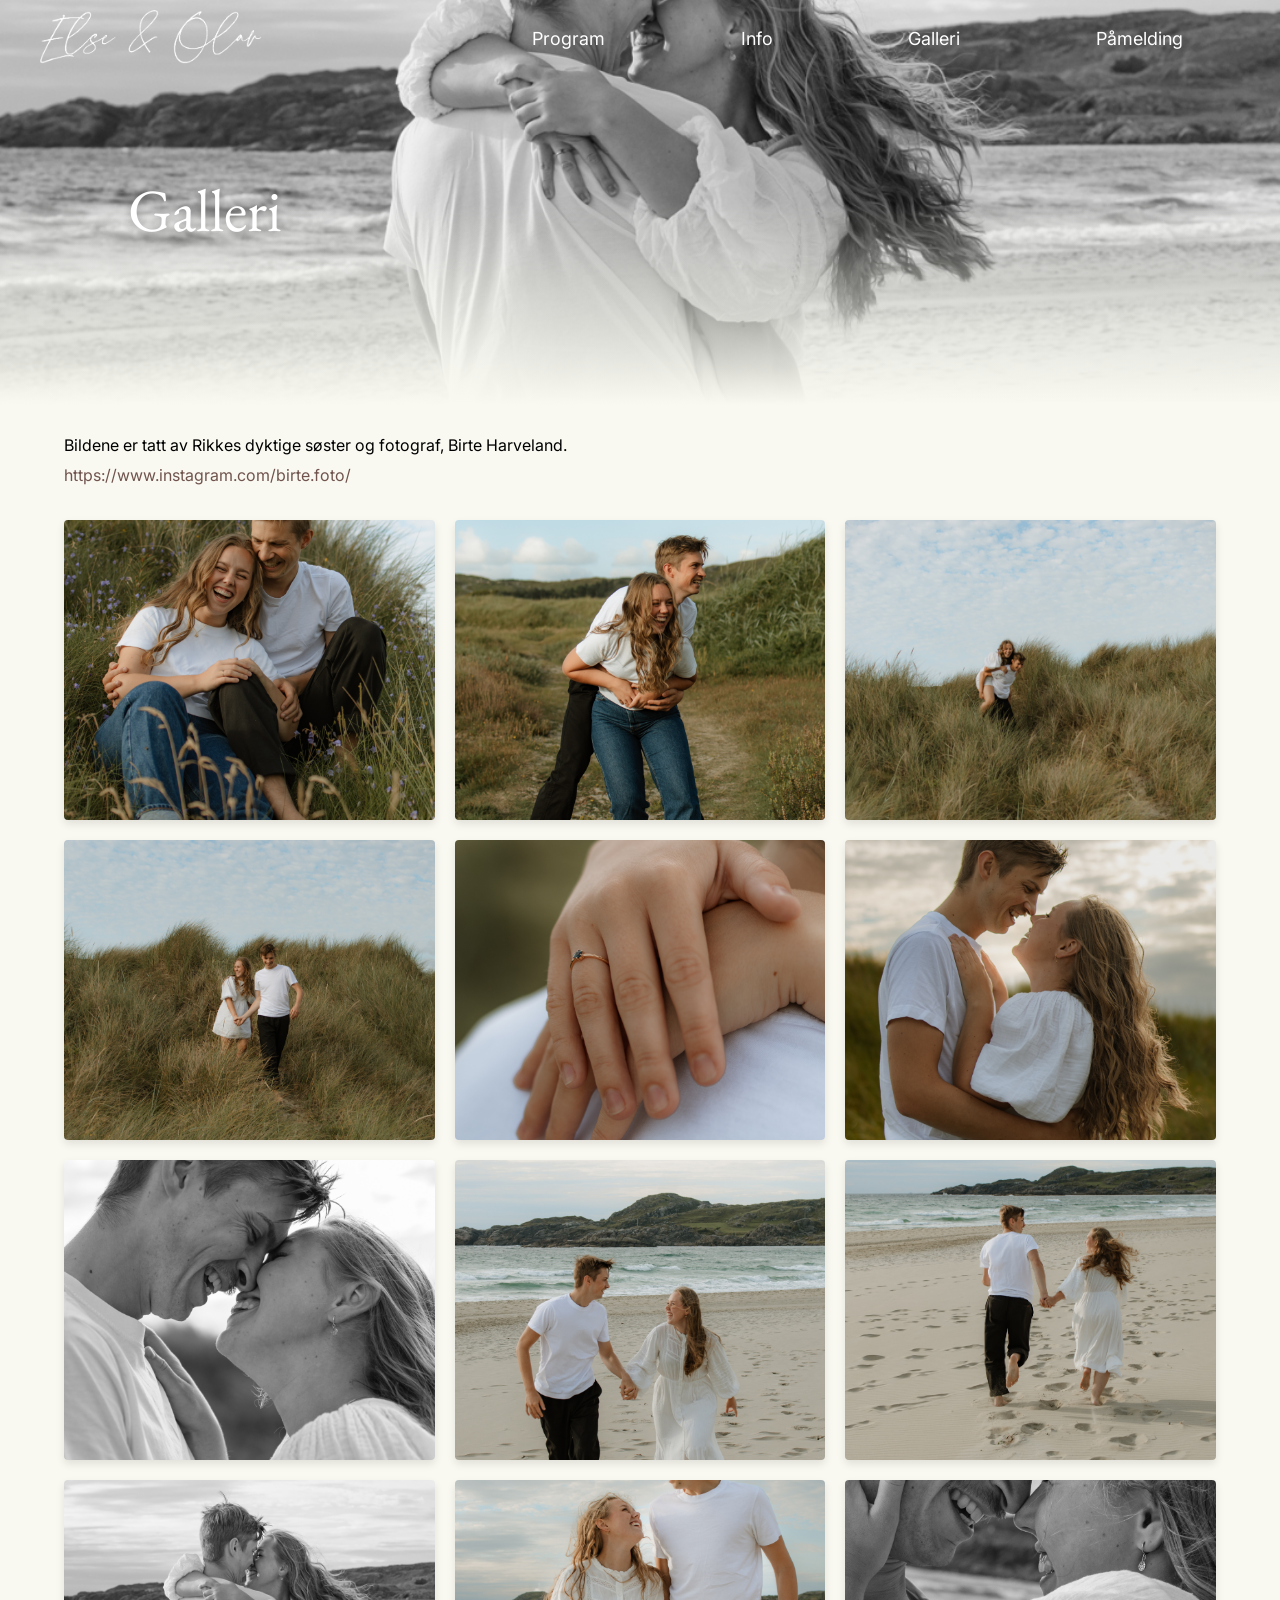
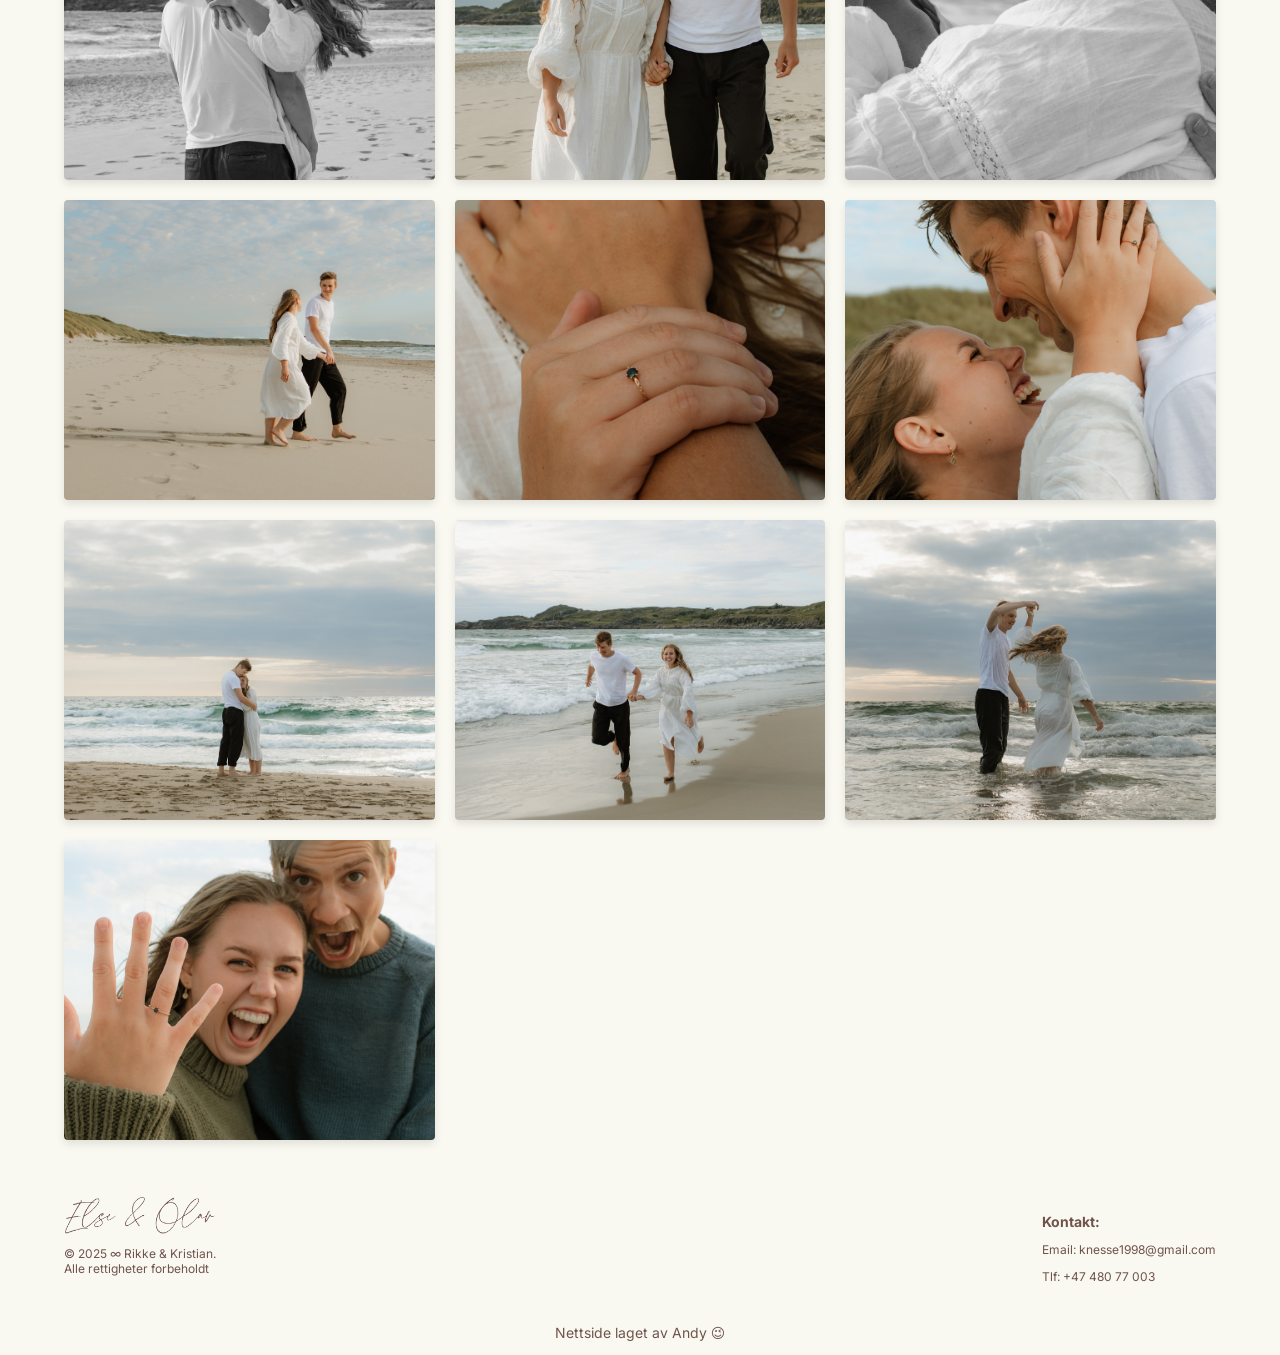
==== sub/galleri/index.html @ b3b3c387 "style: Add inter font to text and fix image-covers" ====
<!DOCTYPE html>
<html lang="no">
    <head>
        <meta charset="UTF-8">
        <meta name="viewport" content="width=device-width, initial-scale=1">
        <title>Rikke & Kristian - Galleri</title>
        <link rel="icon" type="image/x-icon" href="https://cdn-icons-png.flaticon.com/512/620/620812.png">
        <link rel="stylesheet" href="style.css">
        <link rel="stylesheet" href="../../css/nav.css">
    <link href="https://fonts.googleapis.com/css2?family=EB+Garamond:wght@400;700&family=Inter:wght@300;400;600;700&display=swap" rel="stylesheet">
        <script src="https://ajax.googleapis.com/ajax/libs/jquery/1.7.1/jquery.min.js" type="text/javascript"></script>
        <script src="../../js/dropdownnav.js"></script>
        <script src="../../js/changeColorNav.js"></script>
    </head>
    <body>
        <header>
            <a class="header-a" href="/">
                <img class="header-img-black" src="../../img/else og olav svart new.png" alt="Kristian & Rikke"><img class="header-img-white" src="../../img/else og olav hvit new.png" alt="Kristian & Rikke">
            </a>
            <nav class="dtnav">
                <a href="../../sub/program/" class="dtnav_link">Program</a>
                <a href="../../sub/info/" class="dtnav_link">Info</a>
                <a href="../../sub/galleri/" class="dtnav_link">Galleri</a>
                <a href="../../sub/paamelding/" class="dtnav_link">Påmelding</a>
            </nav>
            <nav class="ddnav">
                <button type="button" class="ddnav_close">&times;</button>
                <a href="../../sub/program/" class="ddnav_link">Program</a>
                <a href="../../sub/info/" class="ddnav_link">Info</a>
                <a href="../../sub/galleri/" class="ddnav_link">Galleri</a>
                <a href="../../sub/paamelding/" class="ddnav_link">Påmelding</a>
            </nav>
            <button id="ddnav_openbtn" onclick="openNav()">&equiv;</button>
        </header>

        <main>
            <section class="title">
                <div class="title-opacity-layer"></div>
                <div class="title-header">
                    <h1 class="title-h1">Galleri</h1>
                </div>
            </section>
            <section class="credits">
                <div class="container">
                    <p>
                        Bildene er tatt av Rikkes dyktige søster og fotograf, Birte Harveland.
                    </p>
                    <a href="https://www.instagram.com/birte.foto/">https://www.instagram.com/birte.foto/</a>
                </div>
            </section>
            <section class="content">
                <div class="gallery-grid">
                    <div class="gallery-item" onclick="openModal();currentSlide(1)">
                        <img class="gallery-img" src="../../img/rogk/806A5103.jpg" alt="Galleri bilde 1">
                    </div>
                    <div class="gallery-item" onclick="openModal();currentSlide(2)">
                        <img class="gallery-img" src="../../img/rogk/806A5168.jpg" alt="Galleri bilde 2">
                    </div>
                    <div class="gallery-item" onclick="openModal();currentSlide(3)">
                        <img class="gallery-img" src="../../img/rogk/806A5266.jpg" alt="Galleri bilde 3">
                    </div>
                    <div class="gallery-item" onclick="openModal();currentSlide(4)">
                        <img class="gallery-img" src="../../img/rogk/806A5298.jpg" alt="Galleri bilde 4">
                    </div>
                    <div class="gallery-item" onclick="openModal();currentSlide(5)">
                        <img class="gallery-img" src="../../img/rogk/806A5390.jpg" alt="Galleri bilde 5">
                    </div>
                    <div class="gallery-item" onclick="openModal();currentSlide(6)">
                        <img class="gallery-img" src="../../img/rogk/806A5417.jpg" alt="Galleri bilde 6">
                    </div>
                    <div class="gallery-item" onclick="openModal();currentSlide(7)">
                        <img class="gallery-img" src="../../img/rogk/806A5441.jpg" alt="Galleri bilde 7">
                    </div>
                    <div class="gallery-item" onclick="openModal();currentSlide(8)">
                        <img class="gallery-img" src="../../img/rogk/806A5712.jpg" alt="Galleri bilde 8">
                    </div>
                    <div class="gallery-item" onclick="openModal();currentSlide(9)">
                        <img class="gallery-img" src="../../img/rogk/806A5725.jpg" alt="Galleri bilde 9">
                    </div>
                    <div class="gallery-item" onclick="openModal();currentSlide(10)">
                        <img class="gallery-img" src="../../img/rogk/806A5745.jpg" alt="Galleri bilde 10">
                    </div>
                    <div class="gallery-item" onclick="openModal();currentSlide(11)">
                        <img class="gallery-img" src="../../img/rogk/806A5776.jpg" alt="Galleri bilde 11">
                    </div>
                    <div class="gallery-item" onclick="openModal();currentSlide(12)">
                        <img class="gallery-img" src="../../img/rogk/806A5834.jpg" alt="Galleri bilde 12">
                    </div>
                    <div class="gallery-item" onclick="openModal();currentSlide(13)">
                        <img class="gallery-img" src="../../img/rogk/806A5938.jpg" alt="Galleri bilde 13">
                    </div>
                    <div class="gallery-item" onclick="openModal();currentSlide(14)">
                        <img class="gallery-img" src="../../img/rogk/806A6023.jpg" alt="Galleri bilde 14">
                    </div>
                    <div class="gallery-item" onclick="openModal();currentSlide(15)">
                        <img class="gallery-img" src="../../img/rogk/806A6032.jpg" alt="Galleri bilde 15">
                    </div>
                    <div class="gallery-item" onclick="openModal();currentSlide(16)">
                        <img class="gallery-img" src="../../img/rogk/806A6060.jpg" alt="Galleri bilde 16">
                    </div>
                    <div class="gallery-item" onclick="openModal();currentSlide(17)">
                        <img class="gallery-img" src="../../img/rogk/806A6113.jpg" alt="Galleri bilde 17">
                    </div>
                    <div class="gallery-item" onclick="openModal();currentSlide(18)">
                        <img class="gallery-img" src="../../img/rogk/806A6321.jpg" alt="Galleri bilde 18">
                    </div>
                    <div class="gallery-item" onclick="openModal();currentSlide(19)">
                        <img class="gallery-img" src="../../img/rogk/806A6481.jpg" alt="Galleri bilde 19">
                    </div>
                </div>
            </section>
        </main>

        <!-- Lightbox Modal (Det som dukker opp når du klikker) -->
        <div id="myModal" class="modal">
            <span class="close cursor" onclick="closeModal()">&times;</span>
            <div class="modal-content">

                <div class="mySlides">
                    <div class="numbertext">1 / 19</div>
                    <img src="../../img/rogk/806A5103.jpg" class="modal-main-img" alt="Bilde 1">
                </div>

                <div class="mySlides">
                    <div class="numbertext">2 / 19</div>
                    <img src="../../img/rogk/806A5168.jpg" class="modal-main-img" alt="Bilde 2">
                </div>

                <div class="mySlides">
                    <div class="numbertext">3 / 19</div>
                    <img src="../../img/rogk/806A5266.jpg" class="modal-main-img" alt="Bilde 3">
                </div>

                <div class="mySlides">
                    <div class="numbertext">4 / 19</div>
                    <img src="../../img/rogk/806A5298.jpg" class="modal-main-img" alt="Bilde 4">
                </div>

                <div class="mySlides">
                    <div class="numbertext">5 / 19</div>
                    <img src="../../img/rogk/806A5390.jpg" class="modal-main-img" alt="Bilde 5">
                </div>

                <div class="mySlides">
                    <div class="numbertext">6 / 19</div>
                    <img src="../../img/rogk/806A5417.jpg" class="modal-main-img" alt="Bilde 6">
                </div>

                <div class="mySlides">
                    <div class="numbertext">7 / 19</div>
                    <img src="../../img/rogk/806A5441.jpg" class="modal-main-img" alt="Bilde 7">
                </div>

                <div class="mySlides">
                    <div class="numbertext">8 / 19</div>
                    <img src="../../img/rogk/806A5712.jpg" class="modal-main-img" alt="Bilde 8">
                </div>

                <div class="mySlides">
                    <div class="numbertext">9 / 19</div>
                    <img src="../../img/rogk/806A5725.jpg" class="modal-main-img" alt="Bilde 9">
                </div>

                <div class="mySlides">
                    <div class="numbertext">10 / 19</div>
                    <img src="../../img/rogk/806A5745.jpg" class="modal-main-img" alt="Bilde 10">
                </div>

                <div class="mySlides">
                    <div class="numbertext">11 / 19</div>
                    <img src="../../img/rogk/806A5776.jpg" class="modal-main-img" alt="Bilde 11">
                </div>

                <div class="mySlides">
                    <div class="numbertext">12 / 19</div>
                    <img src="../../img/rogk/806A5834.jpg" class="modal-main-img" alt="Bilde 12">
                </div>

                <div class="mySlides">
                    <div class="numbertext">13 / 19</div>
                    <img src="../../img/rogk/806A5938.jpg" class="modal-main-img" alt="Bilde 13">
                </div>

                <div class="mySlides">
                    <div class="numbertext">14 / 19</div>
                    <img src="../../img/rogk/806A6023.jpg" class="modal-main-img" alt="Bilde 14">
                </div>

                <div class="mySlides">
                    <div class="numbertext">15 / 19</div>
                    <img src="../../img/rogk/806A6032.jpg" class="modal-main-img" alt="Bilde 15">
                </div>

                <div class="mySlides">
                    <div class="numbertext">16 / 19</div>
                    <img src="../../img/rogk/806A6060.jpg" class="modal-main-img" alt="Bilde 16">
                </div>

                <div class="mySlides">
                    <div class="numbertext">17 / 19</div>
                    <img src="../../img/rogk/806A6113.jpg" class="modal-main-img" alt="Bilde 17">
                </div>

                <div class="mySlides">
                    <div class="numbertext">18 / 19</div>
                    <img src="../../img/rogk/806A6321.jpg" class="modal-main-img" alt="Bilde 18">
                </div>

                <div class="mySlides">
                    <div class="numbertext">19 / 19</div>
                    <img src="../../img/rogk/806A6481.jpg" class="modal-main-img" alt="Bilde 19">
                </div>

                <!-- Navigasjons piler -->
                <a class="prev" onclick="plusSlides(-1)">&#10094;</a>
                <a class="next" onclick="plusSlides(1)">&#10095;</a>
            </div>
        </div>

        <footer>
            <section class="footer-content">
                <section class="copyright">
                    <img class="footer-title" src="..\..\img\else og olav brun new.png" alt="Kristian & Rikke">
                    <p>© 2025 &#8734; Rikke & Kristian.<br>Alle rettigheter forbeholdt</p>
                </section>
                <section class="contact">
                    <h5>Kontakt:</h5>
                    <p>Email: <a href="mailto:knesse1998@gmail.com">knesse1998@gmail.com</a></p>
                    <p>Tlf: <a href="tel:+4748077003">+47 480 77 003</a></p>
                </section>
            </section>
            <p>Nettside laget av Andy &#128521;</p>
        </footer>

        <!-- JavaScript for Galleri Logikk -->
        <script>
            // Åpne modal
            function openModal() {
                document.getElementById("myModal").style.display = "block";
                document.body.style.overflow = "hidden"; // Hindrer scrolling av bakgrunn
            }

            // Lukke modal
            function closeModal() {
                document.getElementById("myModal").style.display = "none";
                document.body.style.overflow = "auto"; // Tillater scrolling igjen
            }

            var slideIndex = 1;
            
            // Neste/Forrige knapper
            function plusSlides(n) {
                showSlides(slideIndex += n);
            }

            // Vis spesifikt bilde når man klikker på thumbnail
            function currentSlide(n) {
                showSlides(slideIndex = n);
            }

            function showSlides(n) {
                var i;
                var slides = document.getElementsByClassName("mySlides");
                
                if (n > slides.length) {slideIndex = 1}
                if (n < 1) {slideIndex = slides.length}
                
                for (i = 0; i < slides.length; i++) {
                    slides[i].style.display = "none";
                }
                
                slides[slideIndex-1].style.display = "flex"; // Bruker flex for å sentrere
            }

            // Lukk modal hvis man klikker utenfor bildet
            window.onclick = function(event) {
                var modal = document.getElementById("myModal");
                if (event.target == modal) {
                    closeModal();
                }
            }
            
            // Tastatur-støtte (Piler og Escape)
            document.addEventListener('keydown', function(event) {
                if(document.getElementById("myModal").style.display === "block"){
                    if (event.key === "Escape") {
                        closeModal();
                    } else if (event.key === "ArrowRight") {
                        plusSlides(1);
                    } else if (event.key === "ArrowLeft") {
                        plusSlides(-1);
                    }
                }
            });
        </script>
    </body>
</html>
---- sub/galleri/style.css ----
*, *::before, *::after {
    box-sizing: border-box;
}
:root{
    --bgcolor: rgb(249, 249, 241);
    --textcolormain: #000000;
    --textcolorinverse: #ffffff;
    --primary-brown: rgb(112, 83, 77);
}

html, body, header, .title {
    width: 100%;
    max-width: 100%;
}
html, body {
    overflow-x: hidden;
}
html{
    overflow-x: hidden;
    background-color: var(--bgcolor);
}
body{
    font-family: 'Inter', system-ui, -apple-system, 'Segoe UI', Roboto, 'Helvetica Neue', Arial, sans-serif;
    margin: 0;
    color: black;
    max-width: 100%;
    white-space: normal;
}

/* --- Header og Tittel Seksjon --- */
.title{
    margin-top: 0;
    padding-bottom: 0; /* Endret fra 10vh for å minske gap */
    height: 45vh;
    background-image: url("../../img/rogk/806A5745.jpg");
    background-size: cover;
    background-position: center;
    background-repeat: no-repeat;
    position: relative;
}
.title-opacity-layer{
    position: absolute;
    top: 0;
    left: 0;
    width: 100%;
    height: 100%;
    background-image: linear-gradient(rgba(255,255,255,0) 50%, rgba(249,249,241,1) 100%);
}

.title-header {
    position: absolute;
    top: 30%;
    left: 10%;
    right: 10%;
    width: 80%;
    color: var(--textcolorinverse);
    z-index: 2;
    text-shadow: 0px 0px 10px rgba(0,0,0,0.3);
}
.title-h1{
    text-align: left;
    font-size: 60px;
    margin-bottom: 0;
    font-weight: 100;
    font-family: 'EB Garamond', serif;
}

.title, .title-h1, h1{
    font-family: 'EB Garamond', serif;
}

/* --- Credits Seksjon --- */
.credits{
    padding: 20px 5% 0 5%;
    border-top: 1px solid #ddd;
    font-size: 16px;
    color: var(--textcolormain);
    border: none;
}
.credits .container{
    max-width: 100%;
    margin: auto;
    
}
.credits p{
    margin: 10px 0 10px 0;
    text-wrap: wrap;
}
.credits a{
    color: var(--primary-brown);
    text-decoration: none;
    text-wrap: wrap;
}

/* --- GALLERI STYLING (Nytt) --- */

.content {
    padding: 35px 5%; /* Gir luft på sidene */
    min-height: 50vh;
}

/* Grid Layout for thumbnails */
.gallery-grid {
    display: grid;
    /* Denne linjen gjør det responsivt automatisk: */
    grid-template-columns: repeat(auto-fill, minmax(300px, 1fr)); 
    gap: 20px;
    width: 100%;
}

.gallery-item {
    position: relative;
    width: 100%;
    height: 300px; /* Fast høyde for uniformitet */
    overflow: hidden;
    cursor: pointer;
    border-radius: 4px;
    box-shadow: 0 4px 8px rgba(0,0,0,0.1);
    transition: transform 0.3s ease;
}

.gallery-item:hover {
    transform: scale(1.02);
    box-shadow: 0 8px 16px rgba(0,0,0,0.2);
}

.gallery-img {
    width: 100%;
    height: 100%;
    object-fit: cover; /* Sørger for at bildene dekker ruten uten å bli strukket */
    transition: transform 0.5s ease;
}

.gallery-item:hover .gallery-img {
    transform: scale(1.1); /* Zoom effekt inni ruten */
}

/* --- LIGHTBOX / MODAL STYLING (Nytt) --- */

.modal {
    display: none;
    position: fixed;
    z-index: 1000;
    padding-top: 0;
    left: 0;
    top: 0;
    width: 100%;
    height: 100%;
    overflow: auto;
    background-color: rgba(0, 0, 0, 0.95);
}

/* Modal Content Wrapper */
.modal-content {
    position: relative;
    margin: auto;
    padding: 0;
    width: 100%;
    height: 100%;
    display: flex;
    justify-content: center;
    align-items: center;
}

/* Selve bildet i modalen */
.modal-main-img {
    max-width: 90vw;
    max-height: 90vh;
    object-fit: contain;
    border-radius: 2px;
    box-shadow: 0 0 20px rgba(0,0,0,0.8);
}

/* Lukk-knapp */
.close {
    color: white;
    position: absolute;
    top: 20px;
    right: 35px;
    font-size: 60px;
    font-weight: 100;
    transition: 0.3s;
    z-index: 1001;
    line-height: 0.6;
    cursor: pointer;
}

.close:hover,
.close:focus {
    color: #bbb;
    text-decoration: none;
    cursor: pointer;
}

/* Slides */
.mySlides {
    display: none;
    width: 100%;
    height: 100%;
    justify-content: center;
    align-items: center;
}

/* Neste/Forrige knapper */
.prev,
.next {
    cursor: pointer;
    position: absolute;
    top: 50%;
    width: auto;
    padding: 16px;
    margin-top: -50px;
    color: white;
    font-weight: bold;
    font-size: 40px;
    transition: 0.6s ease;
    border-radius: 0 3px 3px 0;
    user-select: none;
    -webkit-user-select: none;
    background-color: rgba(0,0,0,0.2);
}

.next {
    right: 0;
    border-radius: 3px 0 0 3px;
}

.prev {
    left: 0;
    border-radius: 3px 0 0 3px;
}

.prev:hover,
.next:hover {
    background-color: rgba(0, 0, 0, 0.8);
}

/* Bilde teller (1/4 etc) */
.numbertext {
    color: #f2f2f2;
    font-size: 14px;
    padding: 8px 12px;
    position: absolute;
    top: 10px;
    left: 10px;
    font-family: sans-serif;
}


/* --- Footer Styles --- */
footer{
    height: 180px;
    color: var(--primary-brown);
    display: flex;
    flex-direction: column;
    justify-content: space-around;
    background-color: var(--bgcolor);
}
.footer-content{
    margin: 0 5% 0 5%;
    height: 150px;
    display: flex;
    flex-direction: row;
    align-items: center;
    font-size: 12px;
    justify-content: space-between;
}
.footer-title{
    width: 150px;
}
.copyright{
    display: flex;
    flex-direction: column;
    justify-content: center;
    align-items: center;
}
.contact > p > a{
    color: var(--primary-brown);
    text-decoration: none;
}
.contact > h5{
    font-size: 14px;
    margin-bottom: 5px;
}
footer > p{
    text-align: center;
    font-size: 14px;
}

/* --- Media Queries (Mobil) --- */
@media only screen and (max-width: 1024px) {
    .title{
        background-image: url("../../img/rogk/806A5745.jpg") !important;
        height: 35vh;
    }
    .title-header {
        top: 25%;
    }
    .title-h1{
        text-align: center !important;
        font-size: 40px;
    }
    
    /* Justerer grid på mobil til å vise færre kolonner */
    .gallery-grid {
        grid-template-columns: repeat(auto-fill, minmax(300px, 1fr));
        gap: 10px;
    }
    
    .prev, .next {
        font-size: 30px;
        padding: 10px;
    }
}


@media only screen and (max-width: 700px) {
    
    /* Justerer grid på mobil til å vise færre kolonner */
    .gallery-grid {
        grid-template-columns: repeat(auto-fill, minmax(100%, 1fr));
        gap: 10px;
    }
}
---- css/nav.css ----
@media only screen and (max-width: 1024px) {
    #ddnav_openbtn{
        visibility: visible !important;
    }
    .dtnav{
        visibility: hidden !important;
        width: 0;
    }
    
}

header{
    position: fixed;
    top: 0;
    background-color: transparent;
    display: flex;
    flex-direction: row;
    justify-content: space-between;
    align-items: center;
    border-bottom: 3px rgba(255, 192, 203, 0) solid;
    height: 80px;
    z-index: 6;
    transition: 300ms all;
    color: #ffffff;
}
.header-a{
    margin: 20px 0 0 40px;
    height: 100%;
    width: 25%;
}
.header-img-white{
    height: 70%;
    visibility: visible;
}
.header-img-black{
    height: 0;
    visibility: hidden;
}
.changeColorNav > .header-a > .header-img-black{
    height: 70%;
    visibility: visible;
    
}
.changeColorNav > .header-a > .header-img-white{
    visibility: hidden;
    height: 0;
}
.changeColorNav > #ddnav_openbtn{
    color: black;
}

.changeColorNav{
    background-color: rgb(249, 249, 241, 0.7);

}
.changeColorNav > .dtnav > a{
    color: black;
}

#ddnav_openbtn{
    visibility: hidden;
    position: absolute;
    top: 10px;
    right: 10px;
    font-size: 50px;
    font-family: inherit;
    outline: none;
    background: none;
    border: none;
    border-radius: 50%;
    color: var(--textcolorinverse);
    -webkit-user-select: none;
    -moz-user-select: none;
    -ms-user-select: none;
    user-select: none;
    cursor: pointer;
    
}
.dtnav{
    visibility: visible;
}

.ddnav{
    position: fixed;
    z-index: 100;
    top: 0;
    left: 0;
    width: 100%;
    height: 100%;
    background: rgba(0,0,0,0.85);
    display: flex;
    flex-direction: column;
    align-items: center;
    justify-content: center;
    visibility: hidden;
    transform: scale(0);
    opacity: 0;
    -webkit-transition: transform 200ms ease-out, opacity 200ms ease-out;
    -ms-transition: transform 200ms ease-out, opacity 200ms ease-out;
    transition: transform 200ms ease-out, opacity 200ms ease-out;
}

.ddnav--open{
    visibility: visible;
    transform: scale(1);
    opacity: 1;
}

.ddnav_close{
    position: absolute;
    top: 15px;
    right: 15px;
    font-size: 50px;
    font-family: inherit;
    width: 1.25em;
    height: 1.25em;
    outline: none;
    background: none;
    border: none;
    border-radius: 50%;
    color: white;
    -webkit-user-select: none;
    -moz-user-select: none;
    -ms-user-select: none;
    user-select: none;
    cursor: pointer;
    -webkit-transition: background-color 100ms linear;
    -ms-transition: background-color 100ms linear;
    transition: background-color 100ms linear;
}

.ddnav_link:active,
.ddnav_link:hover{
    background-color: rgba(255,255,255,0.1);
    -webkit-tap-highlight-color: transparent;   
}
.ddnav_close:active,
.ddnav_close:hover{
    background-color: rgba(255,255,255,0.1);
    -webkit-tap-highlight-color: transparent;   

}

.ddnav_link{
    line-height: 2;
    text-decoration: none;
    color: white;
    font-size: 30px;
    padding: 0 20px;
    background-color: none;
    -webkit-transition: background-color 100ms linear;
    -ms-transition: background-color 100ms linear;
    transition: background-color 100ms linear;
    border-radius: 5px;
}

.dtnav{
    display: flex;
    flex-direction: row;
    justify-content: space-between;
    width: 60%;
}
.dtnav_link:last-child{
    margin-right: 10%;
}
.dtnav_link{
    text-decoration: none;
    color: var(--textcolorinverse);
    font-family: inherit;
    padding: 10px 20px;
    font-size: 18px;
    background-color: none;
    -webkit-transition: background-color 100ms linear;
    -ms-transition: background-color 100ms linear;
    transition: background-color 100ms linear;
    border-radius: 5px;
}
.dtnav_link:active,
.dtnav_link:hover{
    background-color: rgba(0,0,0,0.1);
    -webkit-tap-highlight-color: transparent;   

}
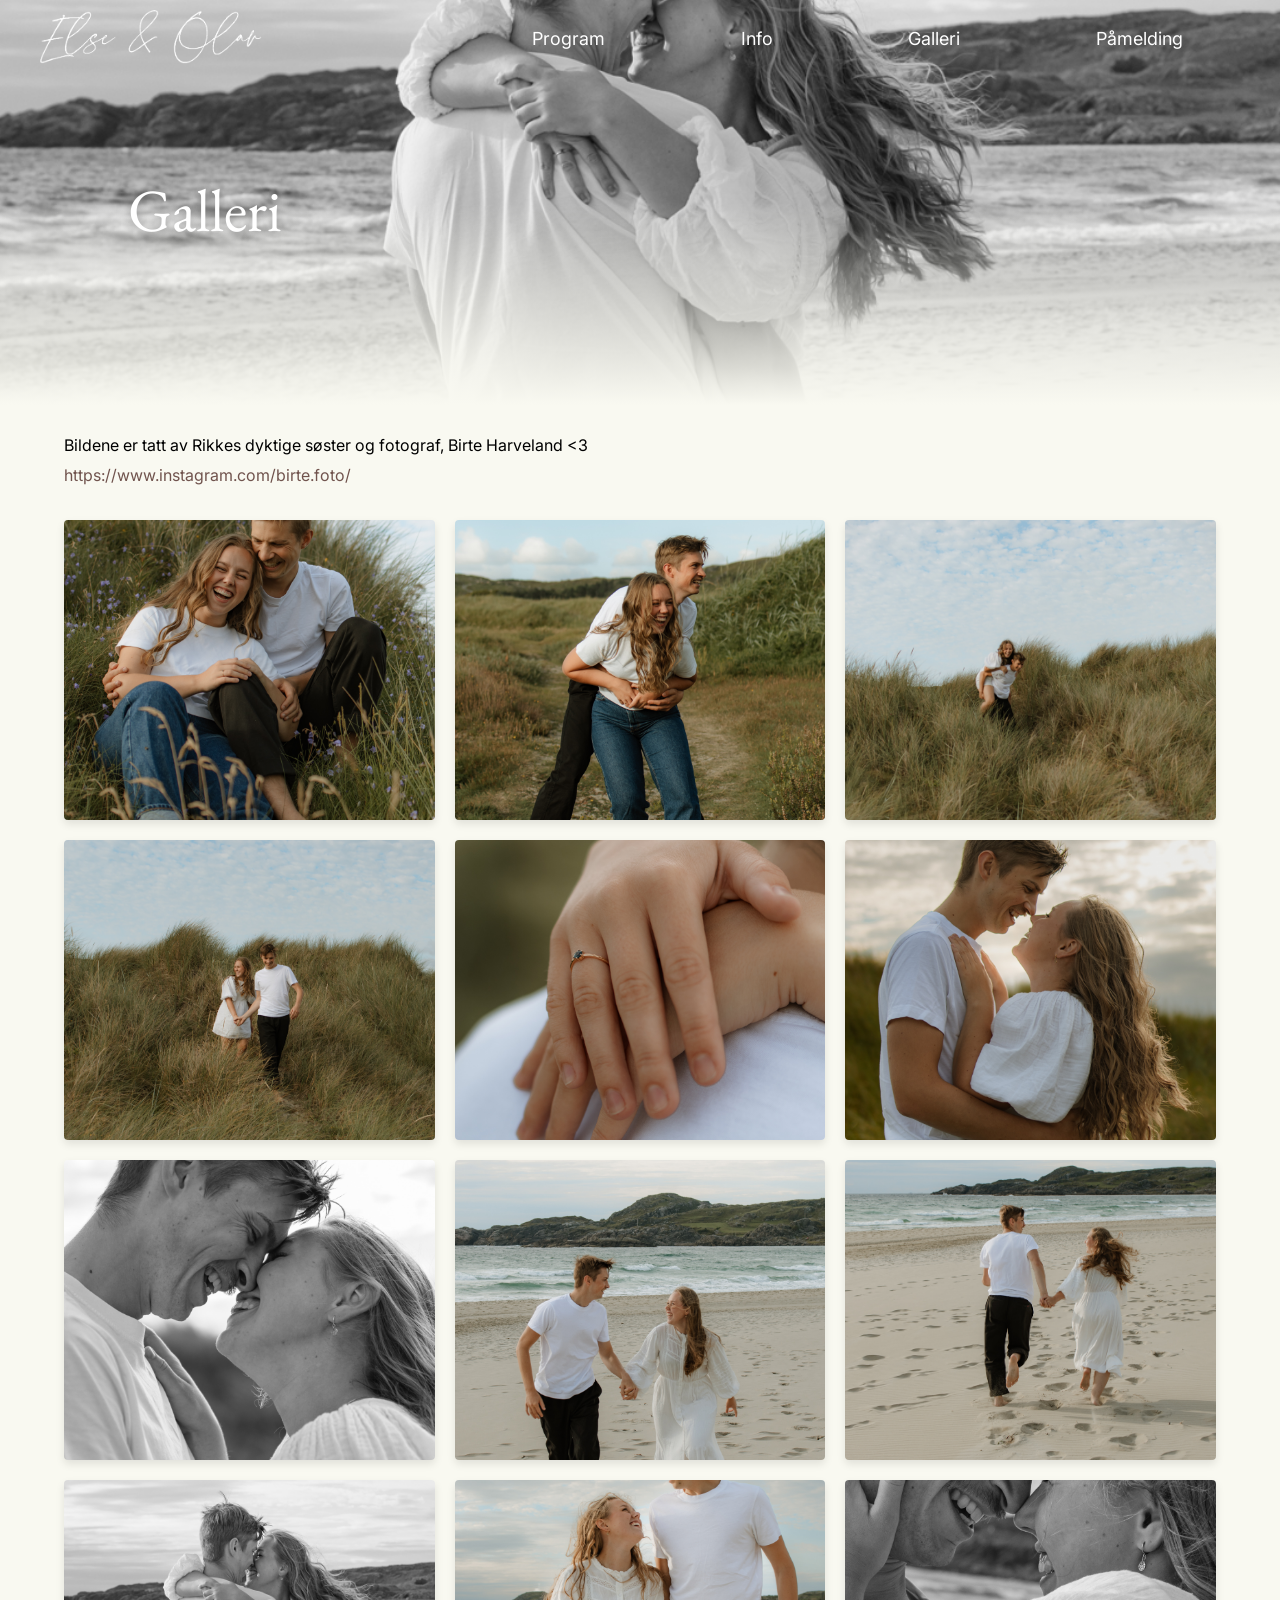
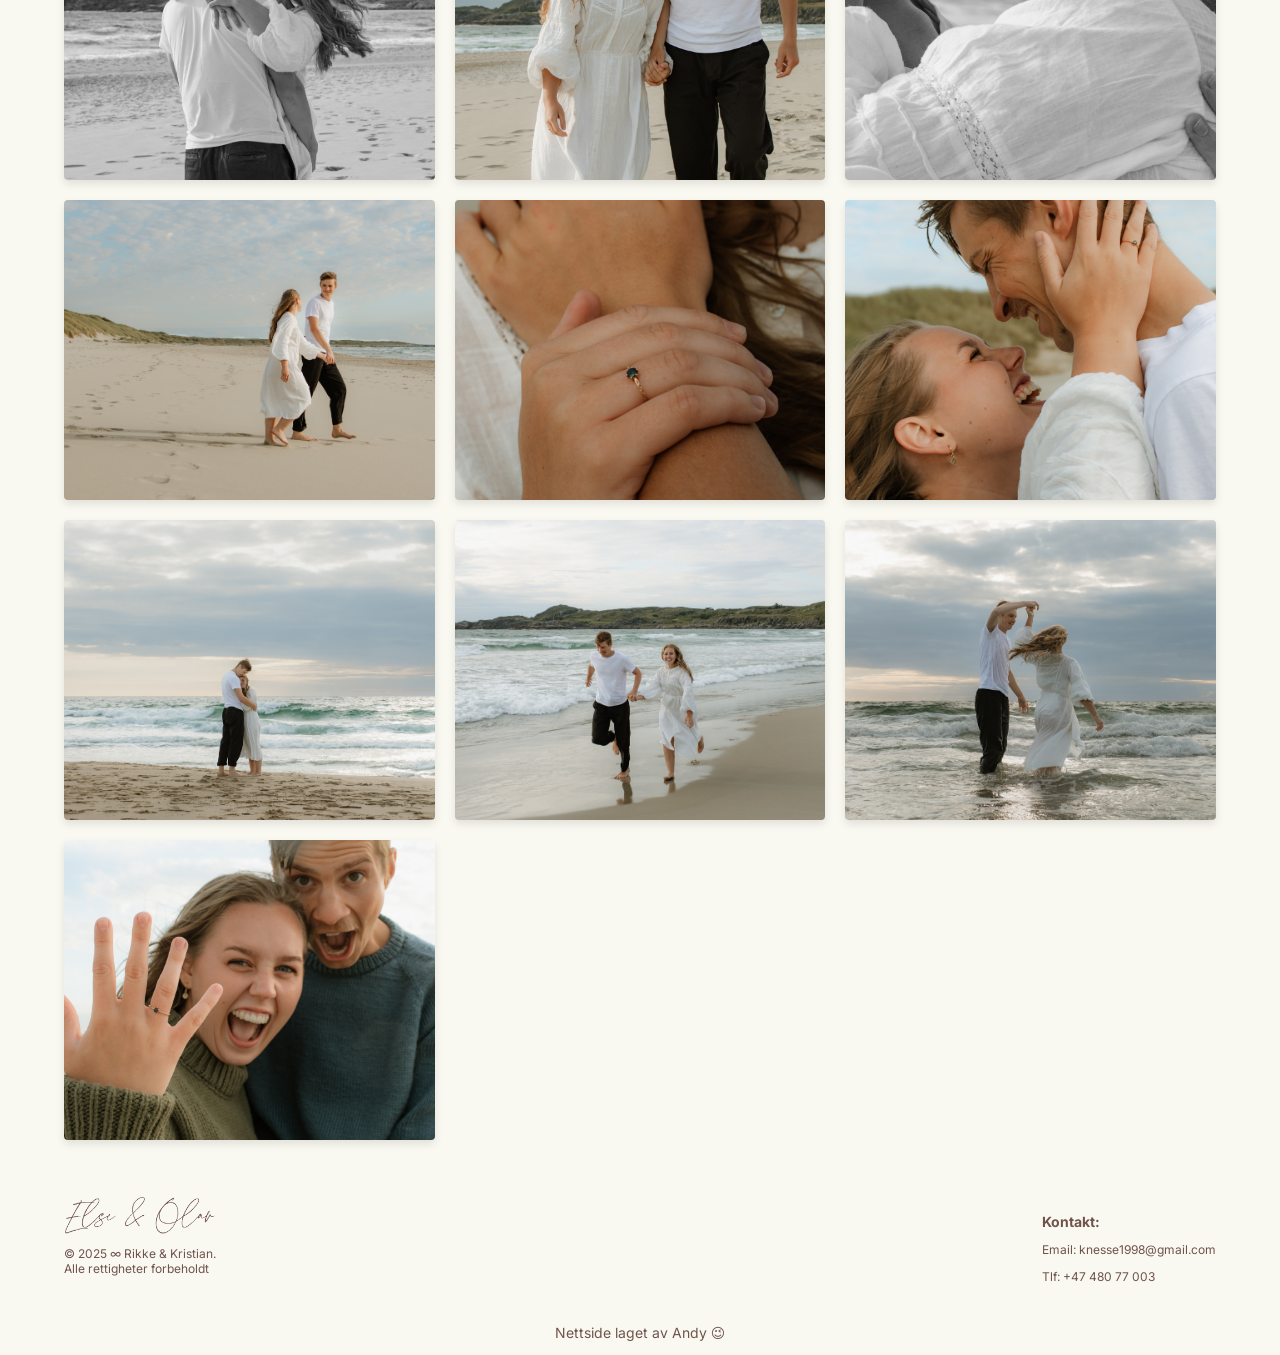
==== commit a9c76832: "style: Update gallery credits text" ====
--- a/sub/galleri/index.html
+++ b/sub/galleri/index.html
@@ -43,7 +43,7 @@
             <section class="credits">
                 <div class="container">
                     <p>
-                        Bildene er tatt av Rikkes dyktige søster og fotograf, Birte Harveland.
+                        Bildene er tatt av Rikkes dyktige søster og fotograf, Birte Harveland <3
                     </p>
                     <a href="https://www.instagram.com/birte.foto/">https://www.instagram.com/birte.foto/</a>
                 </div>
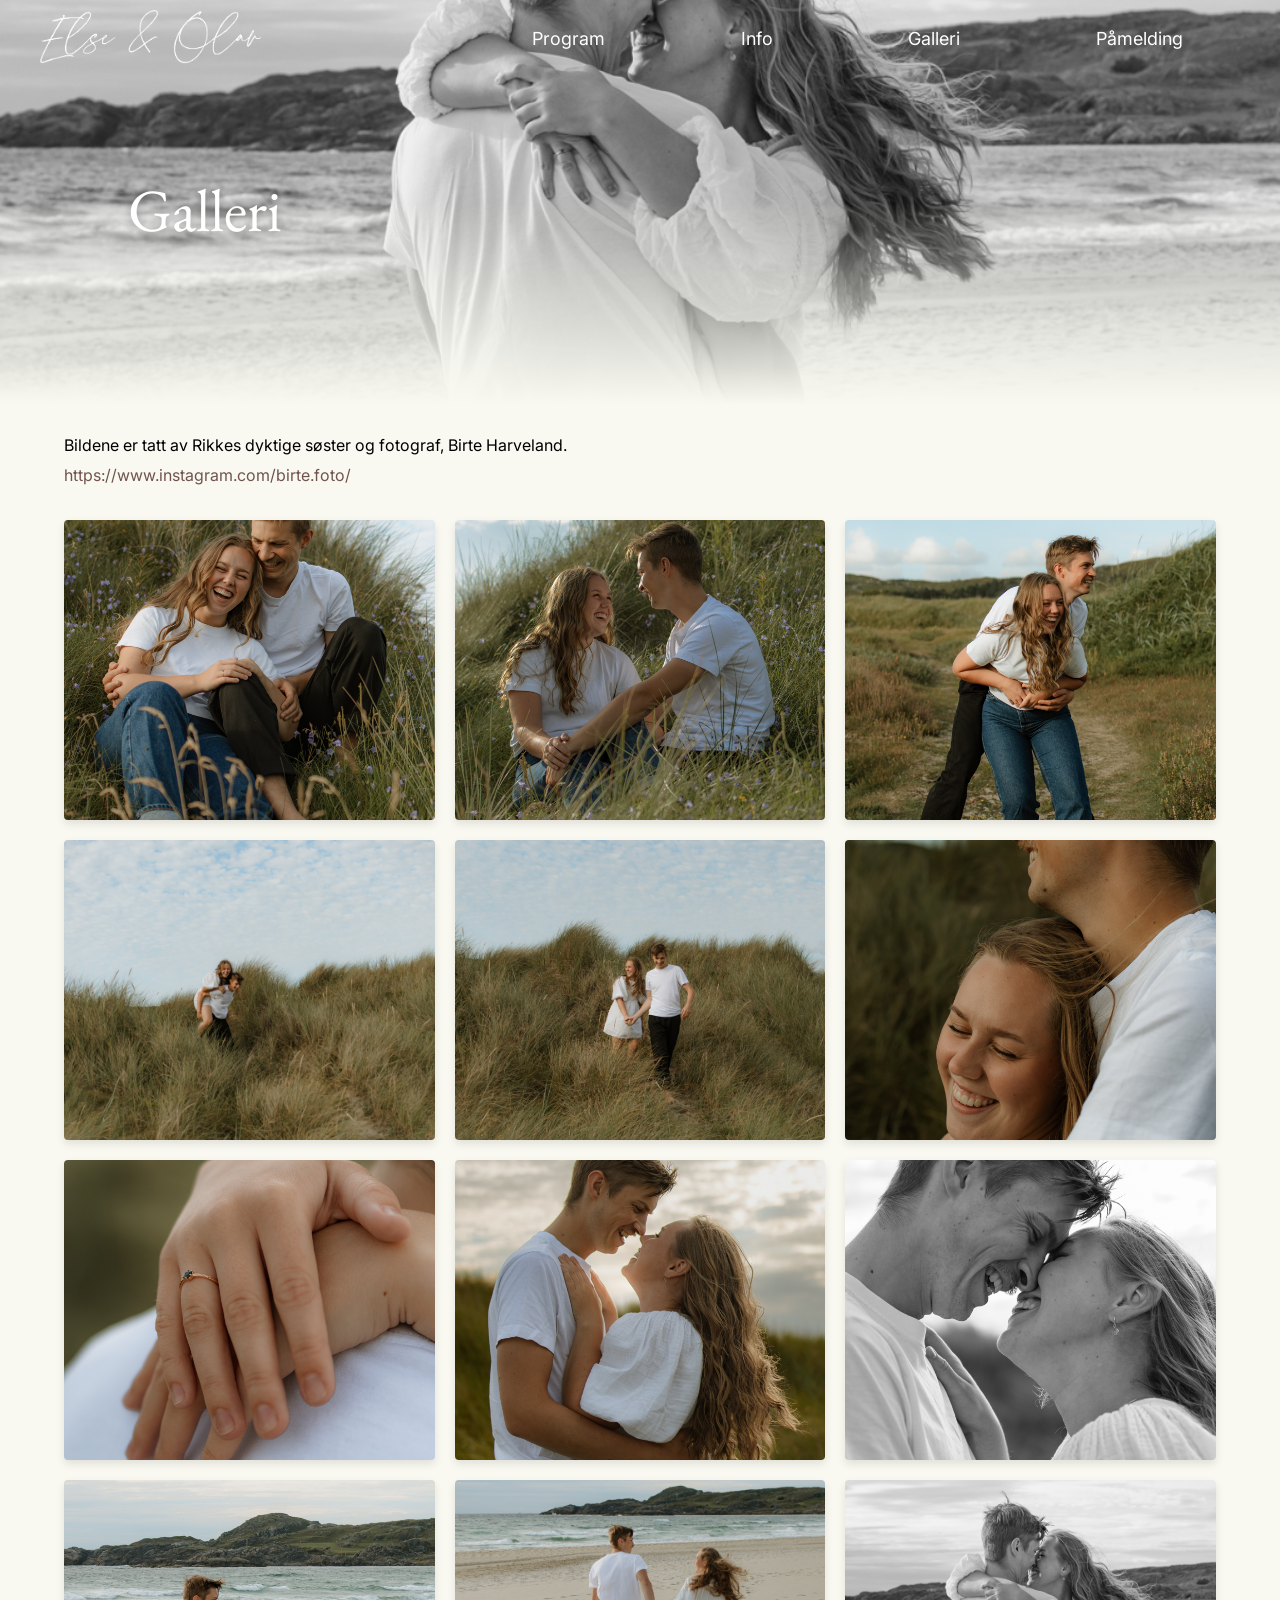
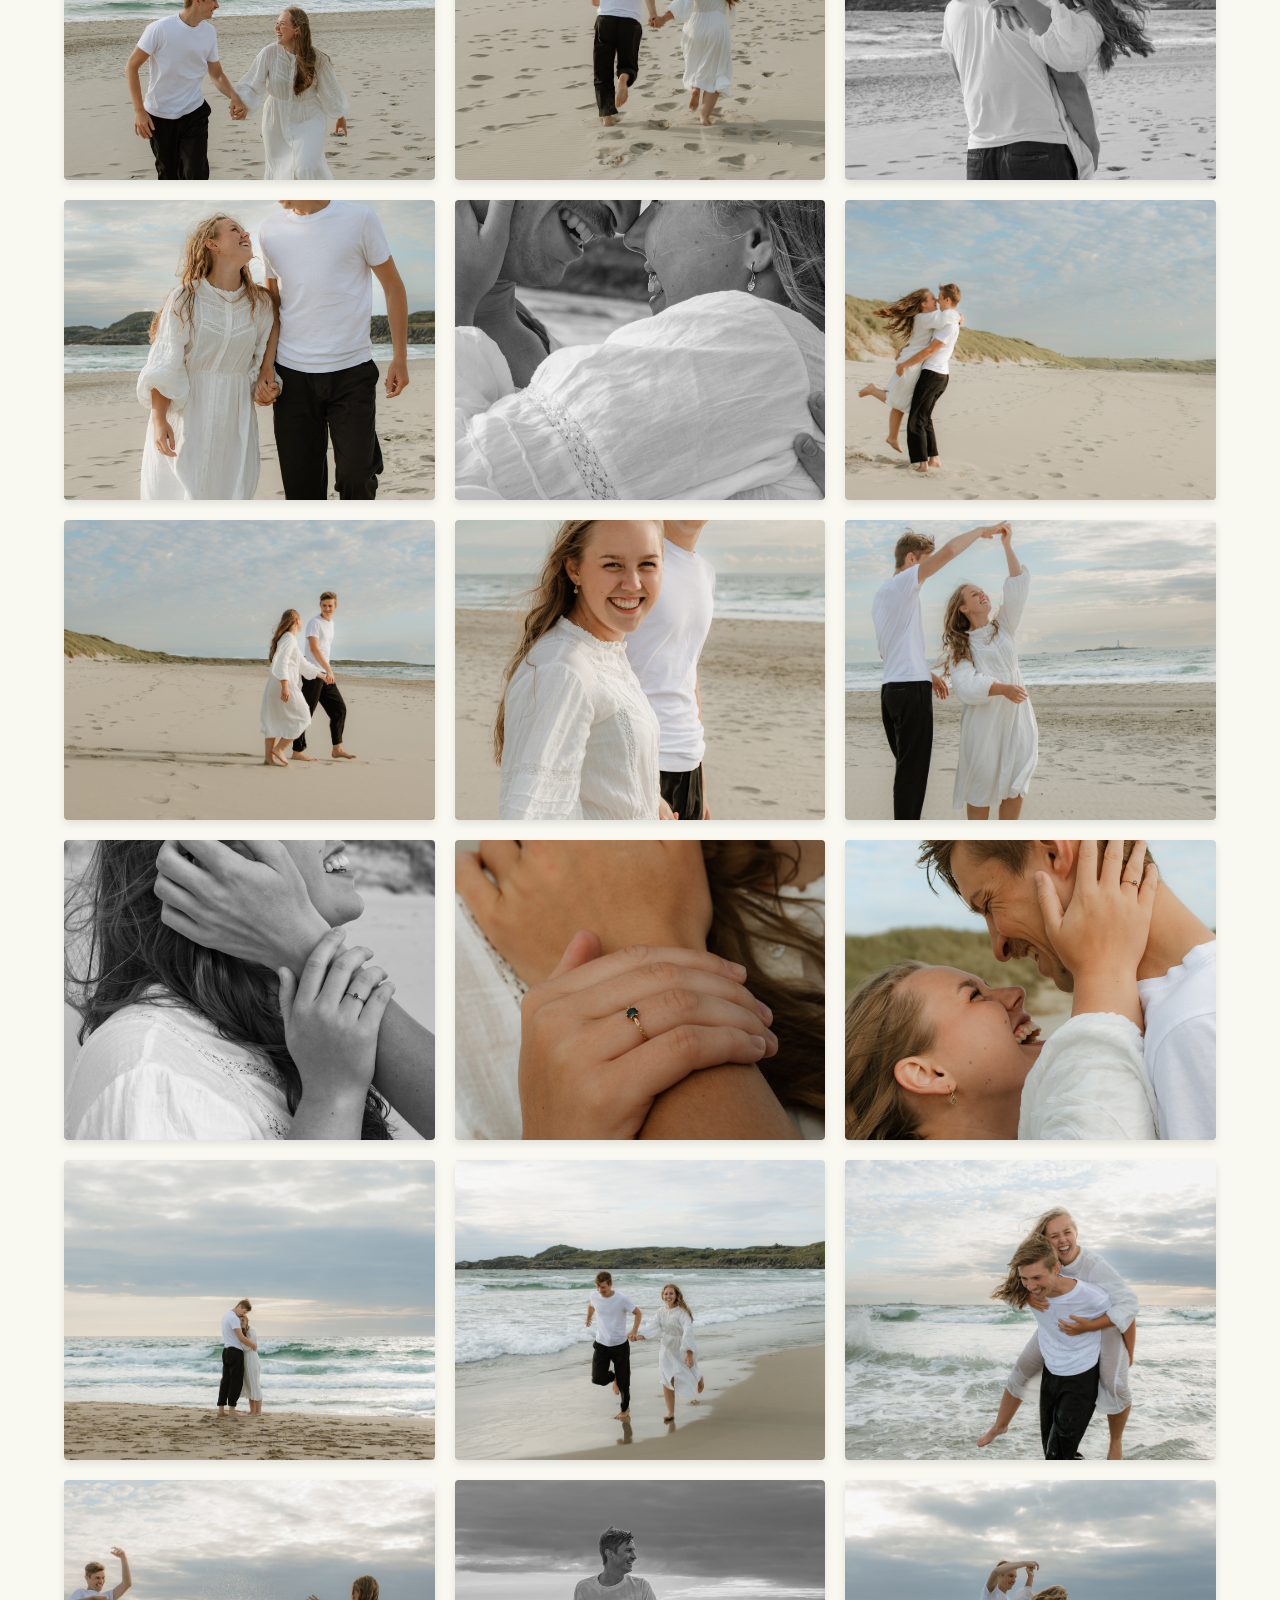
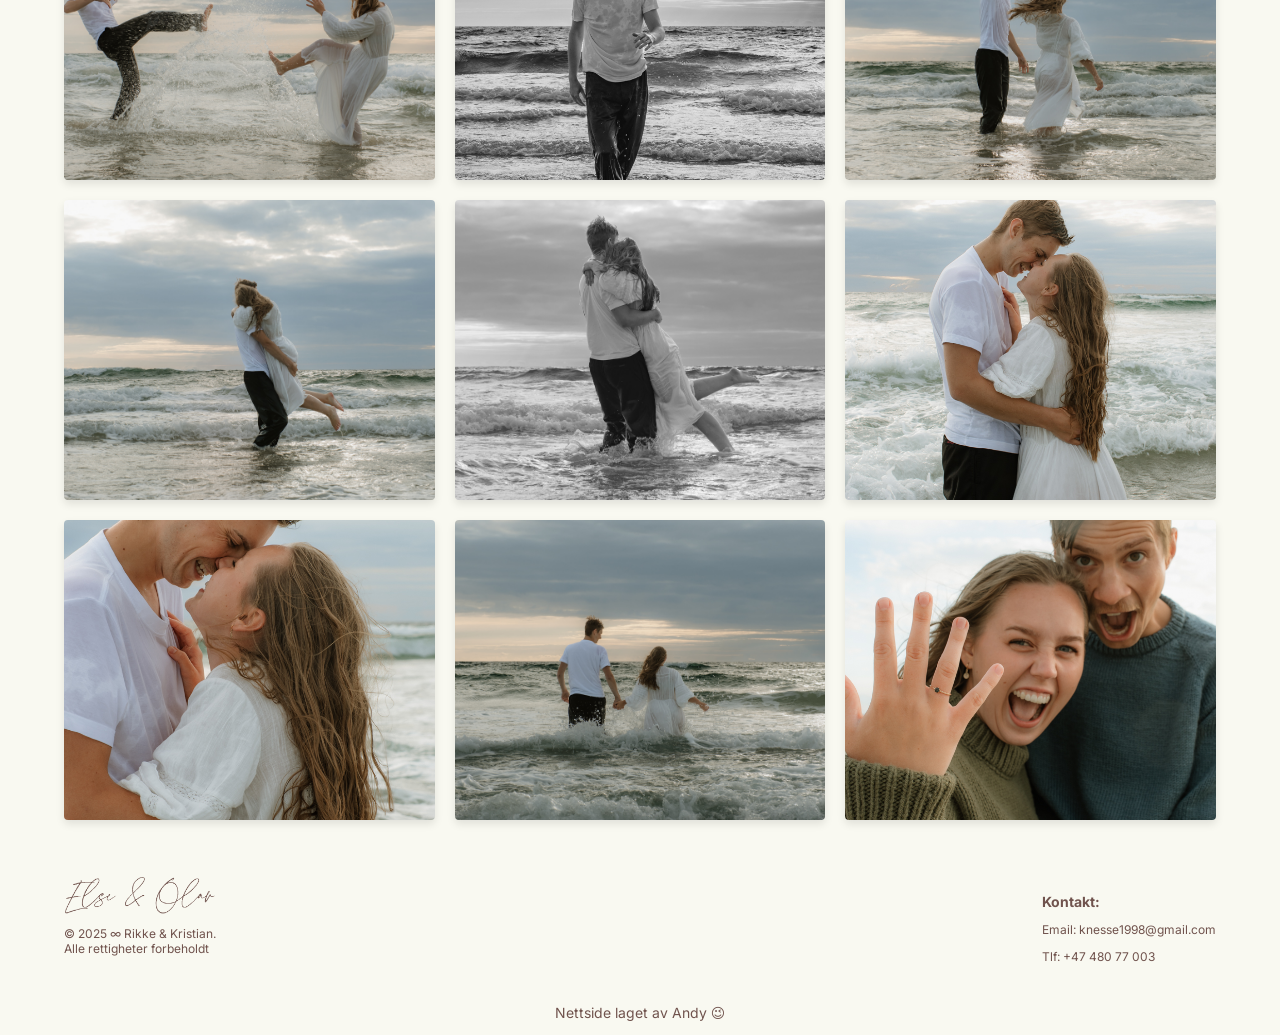
==== commit b708a835: "fix: Update gallery and img directory" ====
--- a/sub/galleri/index.html
+++ b/sub/galleri/index.html
@@ -43,7 +43,7 @@
             <section class="credits">
                 <div class="container">
                     <p>
-                        Bildene er tatt av Rikkes dyktige søster og fotograf, Birte Harveland <3
+                        Bildene er tatt av Rikkes dyktige søster og fotograf, Birte Harveland.
                     </p>
                     <a href="https://www.instagram.com/birte.foto/">https://www.instagram.com/birte.foto/</a>
                 </div>
@@ -51,61 +51,103 @@
             <section class="content">
                 <div class="gallery-grid">
                     <div class="gallery-item" onclick="openModal();currentSlide(1)">
-                        <img class="gallery-img" src="../../img/rogk/806A5103.jpg" alt="Galleri bilde 1">
+                        <img class="gallery-img" src="../../img/806A5103.jpg" alt="Galleri bilde 1">
                     </div>
                     <div class="gallery-item" onclick="openModal();currentSlide(2)">
-                        <img class="gallery-img" src="../../img/rogk/806A5168.jpg" alt="Galleri bilde 2">
+                        <img class="gallery-img" src="../../img/806A5145.jpg" alt="Galleri bilde 2">
                     </div>
                     <div class="gallery-item" onclick="openModal();currentSlide(3)">
-                        <img class="gallery-img" src="../../img/rogk/806A5266.jpg" alt="Galleri bilde 3">
+                        <img class="gallery-img" src="../../img/806A5168.jpg" alt="Galleri bilde 3">
                     </div>
                     <div class="gallery-item" onclick="openModal();currentSlide(4)">
-                        <img class="gallery-img" src="../../img/rogk/806A5298.jpg" alt="Galleri bilde 4">
+                        <img class="gallery-img" src="../../img/806A5266.jpg" alt="Galleri bilde 4">
                     </div>
                     <div class="gallery-item" onclick="openModal();currentSlide(5)">
-                        <img class="gallery-img" src="../../img/rogk/806A5390.jpg" alt="Galleri bilde 5">
+                        <img class="gallery-img" src="../../img/806A5298.jpg" alt="Galleri bilde 5">
                     </div>
                     <div class="gallery-item" onclick="openModal();currentSlide(6)">
-                        <img class="gallery-img" src="../../img/rogk/806A5417.jpg" alt="Galleri bilde 6">
+                        <img class="gallery-img" src="../../img/806A5361.jpg" alt="Galleri bilde 6">
                     </div>
                     <div class="gallery-item" onclick="openModal();currentSlide(7)">
-                        <img class="gallery-img" src="../../img/rogk/806A5441.jpg" alt="Galleri bilde 7">
+                        <img class="gallery-img" src="../../img/806A5390.jpg" alt="Galleri bilde 7">
                     </div>
                     <div class="gallery-item" onclick="openModal();currentSlide(8)">
-                        <img class="gallery-img" src="../../img/rogk/806A5712.jpg" alt="Galleri bilde 8">
+                        <img class="gallery-img" src="../../img/806A5417.jpg" alt="Galleri bilde 8">
                     </div>
                     <div class="gallery-item" onclick="openModal();currentSlide(9)">
-                        <img class="gallery-img" src="../../img/rogk/806A5725.jpg" alt="Galleri bilde 9">
+                        <img class="gallery-img" src="../../img/806A5441.jpg" alt="Galleri bilde 9">
                     </div>
                     <div class="gallery-item" onclick="openModal();currentSlide(10)">
-                        <img class="gallery-img" src="../../img/rogk/806A5745.jpg" alt="Galleri bilde 10">
+                        <img class="gallery-img" src="../../img/806A5712.jpg" alt="Galleri bilde 10">
                     </div>
                     <div class="gallery-item" onclick="openModal();currentSlide(11)">
-                        <img class="gallery-img" src="../../img/rogk/806A5776.jpg" alt="Galleri bilde 11">
+                        <img class="gallery-img" src="../../img/806A5725.jpg" alt="Galleri bilde 11">
                     </div>
                     <div class="gallery-item" onclick="openModal();currentSlide(12)">
-                        <img class="gallery-img" src="../../img/rogk/806A5834.jpg" alt="Galleri bilde 12">
+                        <img class="gallery-img" src="../../img/806A5745.jpg" alt="Galleri bilde 12">
                     </div>
                     <div class="gallery-item" onclick="openModal();currentSlide(13)">
-                        <img class="gallery-img" src="../../img/rogk/806A5938.jpg" alt="Galleri bilde 13">
+                        <img class="gallery-img" src="../../img/806A5776.jpg" alt="Galleri bilde 13">
                     </div>
                     <div class="gallery-item" onclick="openModal();currentSlide(14)">
-                        <img class="gallery-img" src="../../img/rogk/806A6023.jpg" alt="Galleri bilde 14">
+                        <img class="gallery-img" src="../../img/806A5834.jpg" alt="Galleri bilde 14">
                     </div>
                     <div class="gallery-item" onclick="openModal();currentSlide(15)">
-                        <img class="gallery-img" src="../../img/rogk/806A6032.jpg" alt="Galleri bilde 15">
+                        <img class="gallery-img" src="../../img/806A5922.jpg" alt="Galleri bilde 15">
                     </div>
                     <div class="gallery-item" onclick="openModal();currentSlide(16)">
-                        <img class="gallery-img" src="../../img/rogk/806A6060.jpg" alt="Galleri bilde 16">
+                        <img class="gallery-img" src="../../img/806A5938.jpg" alt="Galleri bilde 16">
                     </div>
                     <div class="gallery-item" onclick="openModal();currentSlide(17)">
-                        <img class="gallery-img" src="../../img/rogk/806A6113.jpg" alt="Galleri bilde 17">
+                        <img class="gallery-img" src="../../img/806A5949.jpg" alt="Galleri bilde 17">
                     </div>
                     <div class="gallery-item" onclick="openModal();currentSlide(18)">
-                        <img class="gallery-img" src="../../img/rogk/806A6321.jpg" alt="Galleri bilde 18">
+                        <img class="gallery-img" src="../../img/806A5992.jpg" alt="Galleri bilde 18">
                     </div>
                     <div class="gallery-item" onclick="openModal();currentSlide(19)">
-                        <img class="gallery-img" src="../../img/rogk/806A6481.jpg" alt="Galleri bilde 19">
+                        <img class="gallery-img" src="../../img/806A6012.jpg" alt="Galleri bilde 19">
+                    </div>
+                    <div class="gallery-item" onclick="openModal();currentSlide(20)">
+                        <img class="gallery-img" src="../../img/806A6023.jpg" alt="Galleri bilde 20">
+                    </div>
+                    <div class="gallery-item" onclick="openModal();currentSlide(21)">
+                        <img class="gallery-img" src="../../img/806A6032.jpg" alt="Galleri bilde 21">
+                    </div>
+                    <div class="gallery-item" onclick="openModal();currentSlide(22)">
+                        <img class="gallery-img" src="../../img/806A6060.jpg" alt="Galleri bilde 22">
+                    </div>
+                    <div class="gallery-item" onclick="openModal();currentSlide(23)">
+                        <img class="gallery-img" src="../../img/806A6113.jpg" alt="Galleri bilde 23">
+                    </div>
+                    <div class="gallery-item" onclick="openModal();currentSlide(24)">
+                        <img class="gallery-img" src="../../img/806A6226.jpg" alt="Galleri bilde 24">
+                    </div>
+                    <div class="gallery-item" onclick="openModal();currentSlide(25)">
+                        <img class="gallery-img" src="../../img/806A6261.jpg" alt="Galleri bilde 25">
+                    </div>
+                    <div class="gallery-item" onclick="openModal();currentSlide(26)">
+                        <img class="gallery-img" src="../../img/806A6302.jpg" alt="Galleri bilde 26">
+                    </div>
+                    <div class="gallery-item" onclick="openModal();currentSlide(27)">
+                        <img class="gallery-img" src="../../img/806A6321.jpg" alt="Galleri bilde 27">
+                    </div>
+                    <div class="gallery-item" onclick="openModal();currentSlide(28)">
+                        <img class="gallery-img" src="../../img/806A6345.jpg" alt="Galleri bilde 28">
+                    </div>
+                    <div class="gallery-item" onclick="openModal();currentSlide(29)">
+                        <img class="gallery-img" src="../../img/806A6358.jpg" alt="Galleri bilde 29">
+                    </div>
+                    <div class="gallery-item" onclick="openModal();currentSlide(30)">
+                        <img class="gallery-img" src="../../img/806A6394.jpg" alt="Galleri bilde 30">
+                    </div>
+                    <div class="gallery-item" onclick="openModal();currentSlide(31)">
+                        <img class="gallery-img" src="../../img/806A6397.jpg" alt="Galleri bilde 31">
+                    </div>
+                    <div class="gallery-item" onclick="openModal();currentSlide(32)">
+                        <img class="gallery-img" src="../../img/806A6425.jpg" alt="Galleri bilde 32">
+                    </div>
+                    <div class="gallery-item" onclick="openModal();currentSlide(33)">
+                        <img class="gallery-img" src="../../img/806A6481.jpg" alt="Galleri bilde 33">
                     </div>
                 </div>
             </section>
@@ -117,101 +159,170 @@
             <div class="modal-content">
 
                 <div class="mySlides">
-                    <div class="numbertext">1 / 19</div>
-                    <img src="../../img/rogk/806A5103.jpg" class="modal-main-img" alt="Bilde 1">
-                </div>
-
-                <div class="mySlides">
-                    <div class="numbertext">2 / 19</div>
-                    <img src="../../img/rogk/806A5168.jpg" class="modal-main-img" alt="Bilde 2">
-                </div>
-
-                <div class="mySlides">
-                    <div class="numbertext">3 / 19</div>
-                    <img src="../../img/rogk/806A5266.jpg" class="modal-main-img" alt="Bilde 3">
-                </div>
-
-                <div class="mySlides">
-                    <div class="numbertext">4 / 19</div>
-                    <img src="../../img/rogk/806A5298.jpg" class="modal-main-img" alt="Bilde 4">
-                </div>
-
-                <div class="mySlides">
-                    <div class="numbertext">5 / 19</div>
-                    <img src="../../img/rogk/806A5390.jpg" class="modal-main-img" alt="Bilde 5">
-                </div>
-
-                <div class="mySlides">
-                    <div class="numbertext">6 / 19</div>
-                    <img src="../../img/rogk/806A5417.jpg" class="modal-main-img" alt="Bilde 6">
-                </div>
-
-                <div class="mySlides">
-                    <div class="numbertext">7 / 19</div>
-                    <img src="../../img/rogk/806A5441.jpg" class="modal-main-img" alt="Bilde 7">
-                </div>
-
-                <div class="mySlides">
-                    <div class="numbertext">8 / 19</div>
-                    <img src="../../img/rogk/806A5712.jpg" class="modal-main-img" alt="Bilde 8">
-                </div>
-
-                <div class="mySlides">
-                    <div class="numbertext">9 / 19</div>
-                    <img src="../../img/rogk/806A5725.jpg" class="modal-main-img" alt="Bilde 9">
-                </div>
-
-                <div class="mySlides">
-                    <div class="numbertext">10 / 19</div>
-                    <img src="../../img/rogk/806A5745.jpg" class="modal-main-img" alt="Bilde 10">
-                </div>
-
-                <div class="mySlides">
-                    <div class="numbertext">11 / 19</div>
-                    <img src="../../img/rogk/806A5776.jpg" class="modal-main-img" alt="Bilde 11">
-                </div>
-
-                <div class="mySlides">
-                    <div class="numbertext">12 / 19</div>
-                    <img src="../../img/rogk/806A5834.jpg" class="modal-main-img" alt="Bilde 12">
-                </div>
-
-                <div class="mySlides">
-                    <div class="numbertext">13 / 19</div>
-                    <img src="../../img/rogk/806A5938.jpg" class="modal-main-img" alt="Bilde 13">
-                </div>
-
-                <div class="mySlides">
-                    <div class="numbertext">14 / 19</div>
-                    <img src="../../img/rogk/806A6023.jpg" class="modal-main-img" alt="Bilde 14">
-                </div>
-
-                <div class="mySlides">
-                    <div class="numbertext">15 / 19</div>
-                    <img src="../../img/rogk/806A6032.jpg" class="modal-main-img" alt="Bilde 15">
-                </div>
-
-                <div class="mySlides">
-                    <div class="numbertext">16 / 19</div>
-                    <img src="../../img/rogk/806A6060.jpg" class="modal-main-img" alt="Bilde 16">
-                </div>
-
-                <div class="mySlides">
-                    <div class="numbertext">17 / 19</div>
-                    <img src="../../img/rogk/806A6113.jpg" class="modal-main-img" alt="Bilde 17">
-                </div>
-
-                <div class="mySlides">
-                    <div class="numbertext">18 / 19</div>
-                    <img src="../../img/rogk/806A6321.jpg" class="modal-main-img" alt="Bilde 18">
-                </div>
-
-                <div class="mySlides">
-                    <div class="numbertext">19 / 19</div>
-                    <img src="../../img/rogk/806A6481.jpg" class="modal-main-img" alt="Bilde 19">
-                </div>
-
-                <!-- Navigasjons piler -->
+                    <div class="numbertext">1 / 33</div>
+                    <img src="../../img/806A5103.jpg" class="modal-main-img" alt="Bilde 1">
+                </div>
+
+                <div class="mySlides">
+                    <div class="numbertext">2 / 33</div>
+                    <img src="../../img/806A5145.jpg" class="modal-main-img" alt="Bilde 2">
+                </div>
+
+                <div class="mySlides">
+                    <div class="numbertext">3 / 33</div>
+                    <img src="../../img/806A5168.jpg" class="modal-main-img" alt="Bilde 3">
+                </div>
+
+                <div class="mySlides">
+                    <div class="numbertext">4 / 33</div>
+                    <img src="../../img/806A5266.jpg" class="modal-main-img" alt="Bilde 4">
+                </div>
+
+                <div class="mySlides">
+                    <div class="numbertext">5 / 33</div>
+                    <img src="../../img/806A5298.jpg" class="modal-main-img" alt="Bilde 5">
+                </div>
+
+                <div class="mySlides">
+                    <div class="numbertext">6 / 33</div>
+                    <img src="../../img/806A5361.jpg" class="modal-main-img" alt="Bilde 6">
+                </div>
+
+                <div class="mySlides">
+                    <div class="numbertext">7 / 33</div>
+                    <img src="../../img/806A5390.jpg" class="modal-main-img" alt="Bilde 7">
+                </div>
+
+                <div class="mySlides">
+                    <div class="numbertext">8 / 33</div>
+                    <img src="../../img/806A5417.jpg" class="modal-main-img" alt="Bilde 8">
+                </div>
+
+                <div class="mySlides">
+                    <div class="numbertext">9 / 33</div>
+                    <img src="../../img/806A5441.jpg" class="modal-main-img" alt="Bilde 9">
+                </div>
+
+                <div class="mySlides">
+                    <div class="numbertext">10 / 33</div>
+                    <img src="../../img/806A5712.jpg" class="modal-main-img" alt="Bilde 10">
+                </div>
+
+                <div class="mySlides">
+                    <div class="numbertext">11 / 33</div>
+                    <img src="../../img/806A5725.jpg" class="modal-main-img" alt="Bilde 11">
+                </div>
+
+                <div class="mySlides">
+                    <div class="numbertext">12 / 33</div>
+                    <img src="../../img/806A5745.jpg" class="modal-main-img" alt="Bilde 12">
+                </div>
+
+                <div class="mySlides">
+                    <div class="numbertext">13 / 33</div>
+                    <img src="../../img/806A5776.jpg" class="modal-main-img" alt="Bilde 13">
+                </div>
+
+                <div class="mySlides">
+                    <div class="numbertext">14 / 33</div>
+                    <img src="../../img/806A5834.jpg" class="modal-main-img" alt="Bilde 14">
+                </div>
+
+                <div class="mySlides">
+                    <div class="numbertext">15 / 33</div>
+                    <img src="../../img/806A5922.jpg" class="modal-main-img" alt="Bilde 15">
+                </div>
+
+                <div class="mySlides">
+                    <div class="numbertext">16 / 33</div>
+                    <img src="../../img/806A5938.jpg" class="modal-main-img" alt="Bilde 16">
+                </div>
+
+                <div class="mySlides">
+                    <div class="numbertext">17 / 33</div>
+                    <img src="../../img/806A5949.jpg" class="modal-main-img" alt="Bilde 17">
+                </div>
+
+                <div class="mySlides">
+                    <div class="numbertext">18 / 33</div>
+                    <img src="../../img/806A5992.jpg" class="modal-main-img" alt="Bilde 18">
+                </div>
+
+                <div class="mySlides">
+                    <div class="numbertext">19 / 33</div>
+                    <img src="../../img/806A6012.jpg" class="modal-main-img" alt="Bilde 19">
+                </div>
+
+                <div class="mySlides">
+                    <div class="numbertext">20 / 33</div>
+                    <img src="../../img/806A6023.jpg" class="modal-main-img" alt="Bilde 20">
+                </div>
+
+                <div class="mySlides">
+                    <div class="numbertext">21 / 33</div>
+                    <img src="../../img/806A6032.jpg" class="modal-main-img" alt="Bilde 21">
+                </div>
+
+                <div class="mySlides">
+                    <div class="numbertext">22 / 33</div>
+                    <img src="../../img/806A6060.jpg" class="modal-main-img" alt="Bilde 22">
+                </div>
+
+                <div class="mySlides">
+                    <div class="numbertext">23 / 33</div>
+                    <img src="../../img/806A6113.jpg" class="modal-main-img" alt="Bilde 23">
+                </div>
+
+                <div class="mySlides">
+                    <div class="numbertext">24 / 33</div>
+                    <img src="../../img/806A6226.jpg" class="modal-main-img" alt="Bilde 24">
+                </div>
+
+                <div class="mySlides">
+                    <div class="numbertext">25 / 33</div>
+                    <img src="../../img/806A6261.jpg" class="modal-main-img" alt="Bilde 25">
+                </div>
+
+                <div class="mySlides">
+                    <div class="numbertext">26 / 33</div>
+                    <img src="../../img/806A6302.jpg" class="modal-main-img" alt="Bilde 26">
+                </div>
+
+                <div class="mySlides">
+                    <div class="numbertext">27 / 33</div>
+                    <img src="../../img/806A6321.jpg" class="modal-main-img" alt="Bilde 27">
+                </div>
+
+                <div class="mySlides">
+                    <div class="numbertext">28 / 33</div>
+                    <img src="../../img/806A6345.jpg" class="modal-main-img" alt="Bilde 28">
+                </div>
+
+                <div class="mySlides">
+                    <div class="numbertext">29 / 33</div>
+                    <img src="../../img/806A6358.jpg" class="modal-main-img" alt="Bilde 29">
+                </div>
+
+                <div class="mySlides">
+                    <div class="numbertext">30 / 33</div>
+                    <img src="../../img/806A6394.jpg" class="modal-main-img" alt="Bilde 30">
+                </div>
+
+                <div class="mySlides">
+                    <div class="numbertext">31 / 33</div>
+                    <img src="../../img/806A6397.jpg" class="modal-main-img" alt="Bilde 31">
+                </div>
+
+                <div class="mySlides">
+                    <div class="numbertext">32 / 33</div>
+                    <img src="../../img/806A6425.jpg" class="modal-main-img" alt="Bilde 32">
+                </div>
+
+                <div class="mySlides">
+                    <div class="numbertext">33 / 33</div>
+                    <img src="../../img/806A6481.jpg" class="modal-main-img" alt="Bilde 33">
+                </div>
+
                 <a class="prev" onclick="plusSlides(-1)">&#10094;</a>
                 <a class="next" onclick="plusSlides(1)">&#10095;</a>
             </div>
@@ -232,28 +343,23 @@
             <p>Nettside laget av Andy &#128521;</p>
         </footer>
 
-        <!-- JavaScript for Galleri Logikk -->
         <script>
-            // Åpne modal
             function openModal() {
                 document.getElementById("myModal").style.display = "block";
-                document.body.style.overflow = "hidden"; // Hindrer scrolling av bakgrunn
-            }
-
-            // Lukke modal
+                document.body.style.overflow = "hidden";
+            }
+
             function closeModal() {
                 document.getElementById("myModal").style.display = "none";
-                document.body.style.overflow = "auto"; // Tillater scrolling igjen
+                document.body.style.overflow = "auto";
             }
 
             var slideIndex = 1;
             
-            // Neste/Forrige knapper
             function plusSlides(n) {
                 showSlides(slideIndex += n);
             }
 
-            // Vis spesifikt bilde når man klikker på thumbnail
             function currentSlide(n) {
                 showSlides(slideIndex = n);
             }
@@ -269,10 +375,9 @@
                     slides[i].style.display = "none";
                 }
                 
-                slides[slideIndex-1].style.display = "flex"; // Bruker flex for å sentrere
-            }
-
-            // Lukk modal hvis man klikker utenfor bildet
+                slides[slideIndex-1].style.display = "flex";
+            }
+
             window.onclick = function(event) {
                 var modal = document.getElementById("myModal");
                 if (event.target == modal) {
@@ -280,7 +385,6 @@
                 }
             }
             
-            // Tastatur-støtte (Piler og Escape)
             document.addEventListener('keydown', function(event) {
                 if(document.getElementById("myModal").style.display === "block"){
                     if (event.key === "Escape") {
--- a/sub/galleri/style.css
+++ b/sub/galleri/style.css
@@ -27,12 +27,11 @@
     white-space: normal;
 }
 
-/* --- Header og Tittel Seksjon --- */
 .title{
     margin-top: 0;
-    padding-bottom: 0; /* Endret fra 10vh for å minske gap */
+    padding-bottom: 0;
     height: 45vh;
-    background-image: url("../../img/rogk/806A5745.jpg");
+    background-image: url("../../img/806A5745.jpg");
     background-size: cover;
     background-position: center;
     background-repeat: no-repeat;
@@ -69,7 +68,6 @@
     font-family: 'EB Garamond', serif;
 }
 
-/* --- Credits Seksjon --- */
 .credits{
     padding: 20px 5% 0 5%;
     border-top: 1px solid #ddd;
@@ -92,17 +90,13 @@
     text-wrap: wrap;
 }
 
-/* --- GALLERI STYLING (Nytt) --- */
-
 .content {
-    padding: 35px 5%; /* Gir luft på sidene */
+    padding: 35px 5%;
     min-height: 50vh;
 }
 
-/* Grid Layout for thumbnails */
 .gallery-grid {
     display: grid;
-    /* Denne linjen gjør det responsivt automatisk: */
     grid-template-columns: repeat(auto-fill, minmax(300px, 1fr)); 
     gap: 20px;
     width: 100%;
@@ -111,7 +105,7 @@
 .gallery-item {
     position: relative;
     width: 100%;
-    height: 300px; /* Fast høyde for uniformitet */
+    height: 300px;
     overflow: hidden;
     cursor: pointer;
     border-radius: 4px;
@@ -127,15 +121,13 @@
 .gallery-img {
     width: 100%;
     height: 100%;
-    object-fit: cover; /* Sørger for at bildene dekker ruten uten å bli strukket */
+    object-fit: cover;
     transition: transform 0.5s ease;
 }
 
 .gallery-item:hover .gallery-img {
-    transform: scale(1.1); /* Zoom effekt inni ruten */
-}
-
-/* --- LIGHTBOX / MODAL STYLING (Nytt) --- */
+    transform: scale(1.1);
+}
 
 .modal {
     display: none;
@@ -150,7 +142,6 @@
     background-color: rgba(0, 0, 0, 0.95);
 }
 
-/* Modal Content Wrapper */
 .modal-content {
     position: relative;
     margin: auto;
@@ -162,7 +153,6 @@
     align-items: center;
 }
 
-/* Selve bildet i modalen */
 .modal-main-img {
     max-width: 90vw;
     max-height: 90vh;
@@ -171,7 +161,6 @@
     box-shadow: 0 0 20px rgba(0,0,0,0.8);
 }
 
-/* Lukk-knapp */
 .close {
     color: white;
     position: absolute;
@@ -192,7 +181,6 @@
     cursor: pointer;
 }
 
-/* Slides */
 .mySlides {
     display: none;
     width: 100%;
@@ -201,7 +189,6 @@
     align-items: center;
 }
 
-/* Neste/Forrige knapper */
 .prev,
 .next {
     cursor: pointer;
@@ -235,7 +222,6 @@
     background-color: rgba(0, 0, 0, 0.8);
 }
 
-/* Bilde teller (1/4 etc) */
 .numbertext {
     color: #f2f2f2;
     font-size: 14px;
@@ -246,8 +232,6 @@
     font-family: sans-serif;
 }
 
-
-/* --- Footer Styles --- */
 footer{
     height: 180px;
     color: var(--primary-brown);
@@ -287,10 +271,9 @@
     font-size: 14px;
 }
 
-/* --- Media Queries (Mobil) --- */
 @media only screen and (max-width: 1024px) {
-    .title{
-        background-image: url("../../img/rogk/806A5745.jpg") !important;
+        .title{
+        background-image: url("../../img/806A5745.jpg") !important;
         height: 35vh;
     }
     .title-header {
@@ -301,7 +284,6 @@
         font-size: 40px;
     }
     
-    /* Justerer grid på mobil til å vise færre kolonner */
     .gallery-grid {
         grid-template-columns: repeat(auto-fill, minmax(300px, 1fr));
         gap: 10px;
@@ -316,7 +298,6 @@
 
 @media only screen and (max-width: 700px) {
     
-    /* Justerer grid på mobil til å vise færre kolonner */
     .gallery-grid {
         grid-template-columns: repeat(auto-fill, minmax(100%, 1fr));
         gap: 10px;
--- a/css/nav.css
+++ b/css/nav.css
@@ -159,6 +159,7 @@
     flex-direction: row;
     justify-content: space-between;
     width: 60%;
+    
 }
 .dtnav_link:last-child{
     margin-right: 10%;
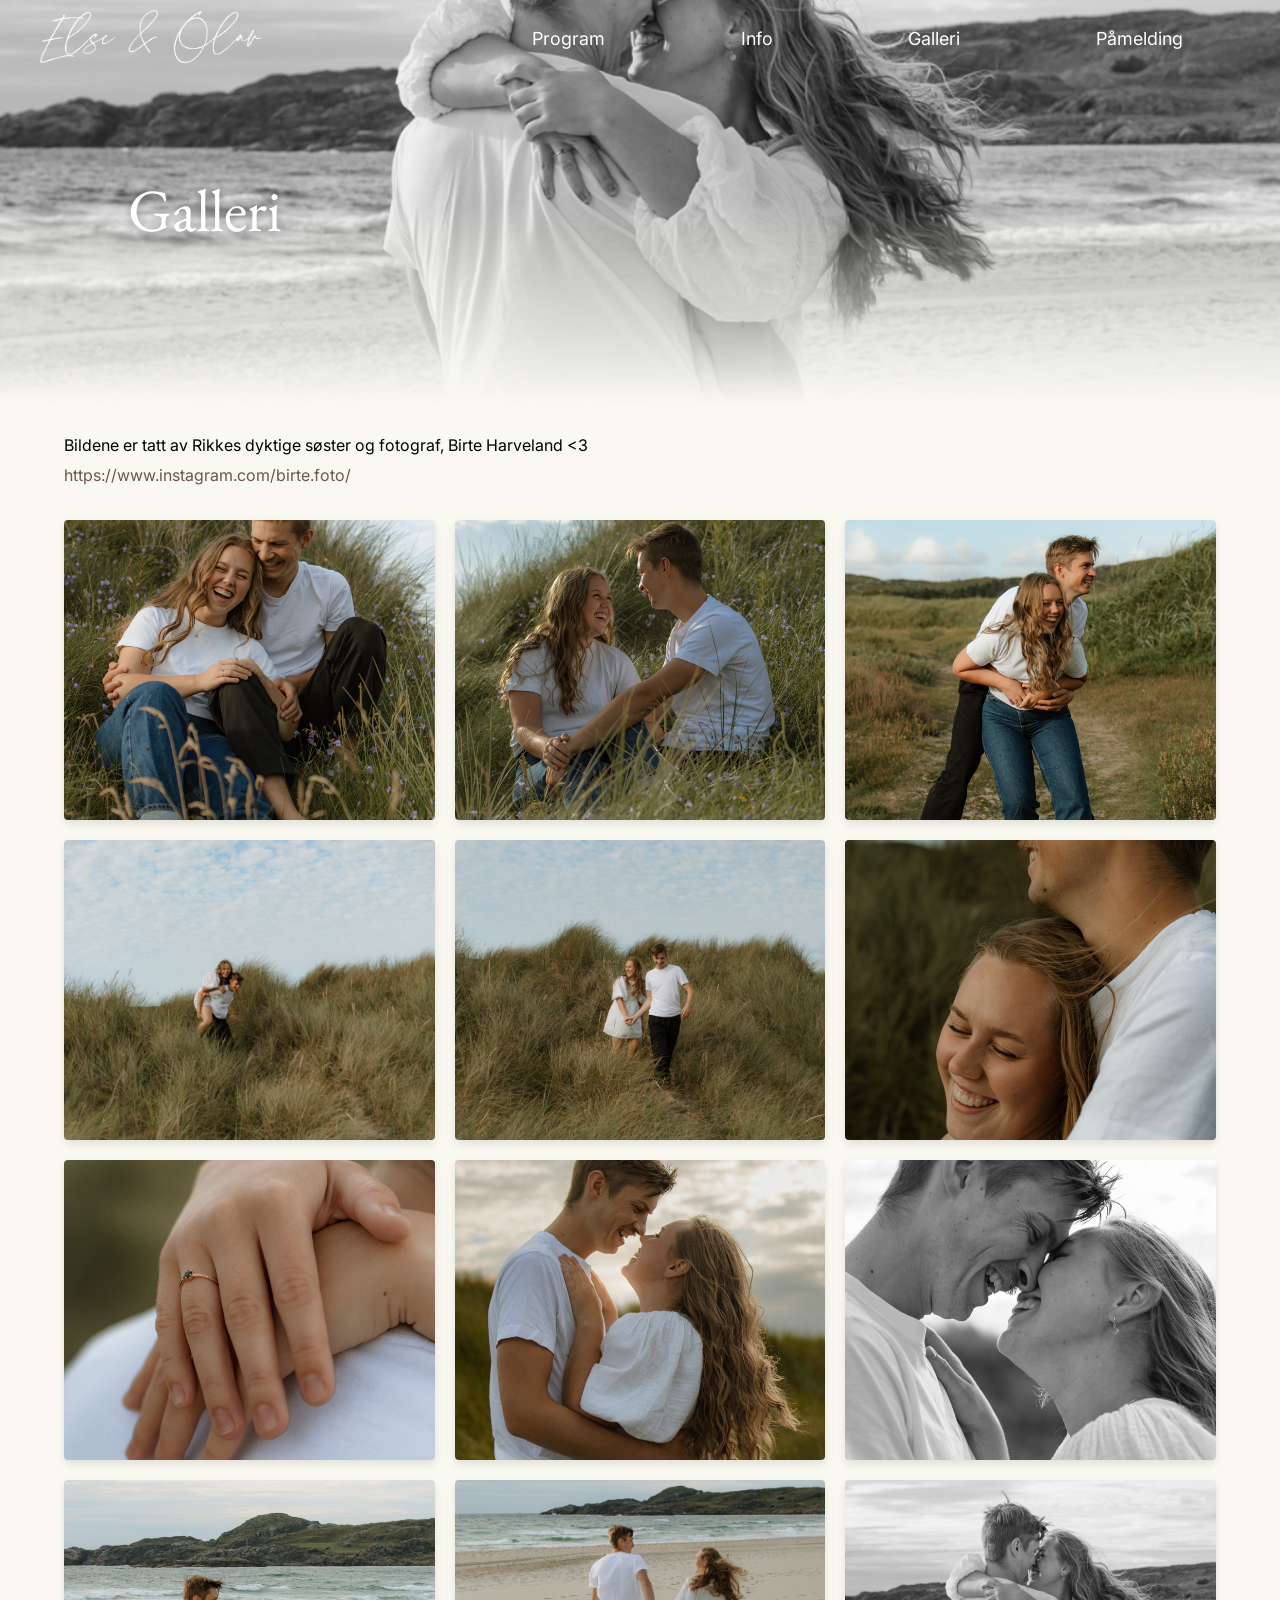
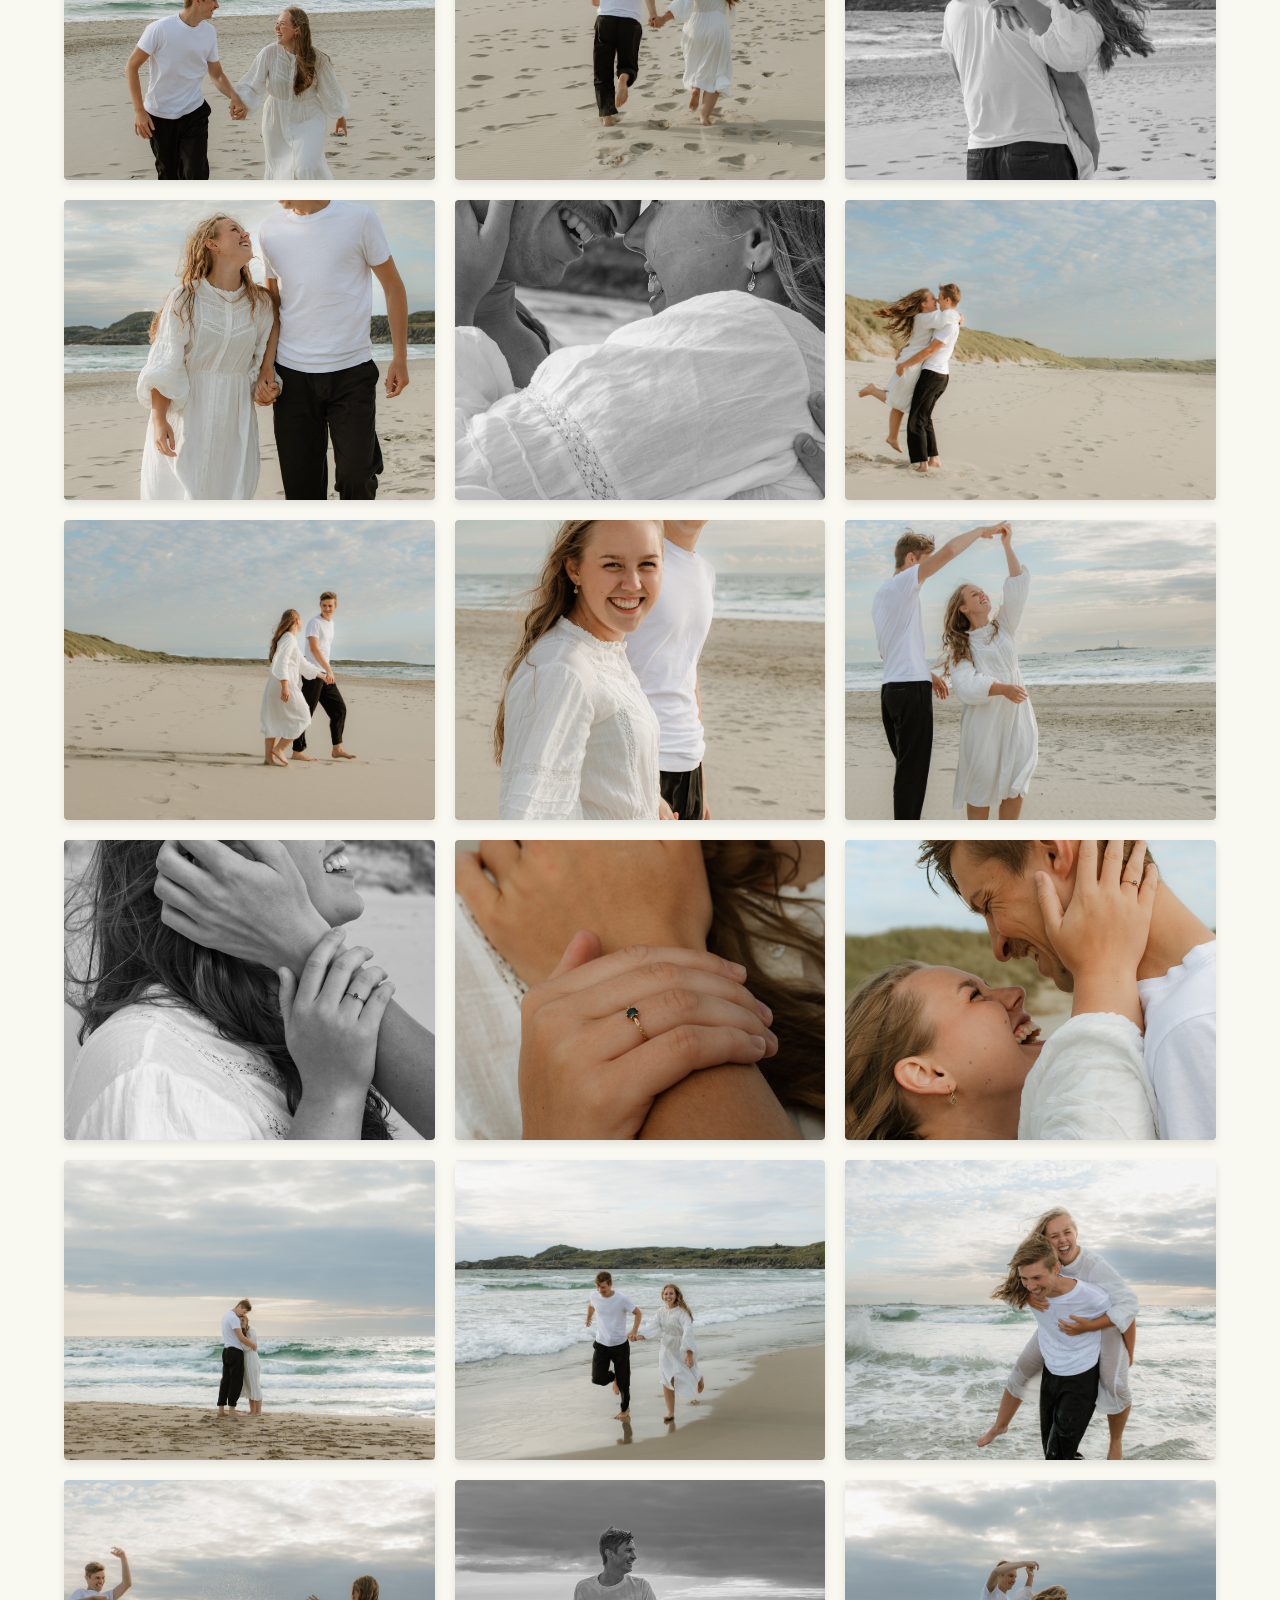
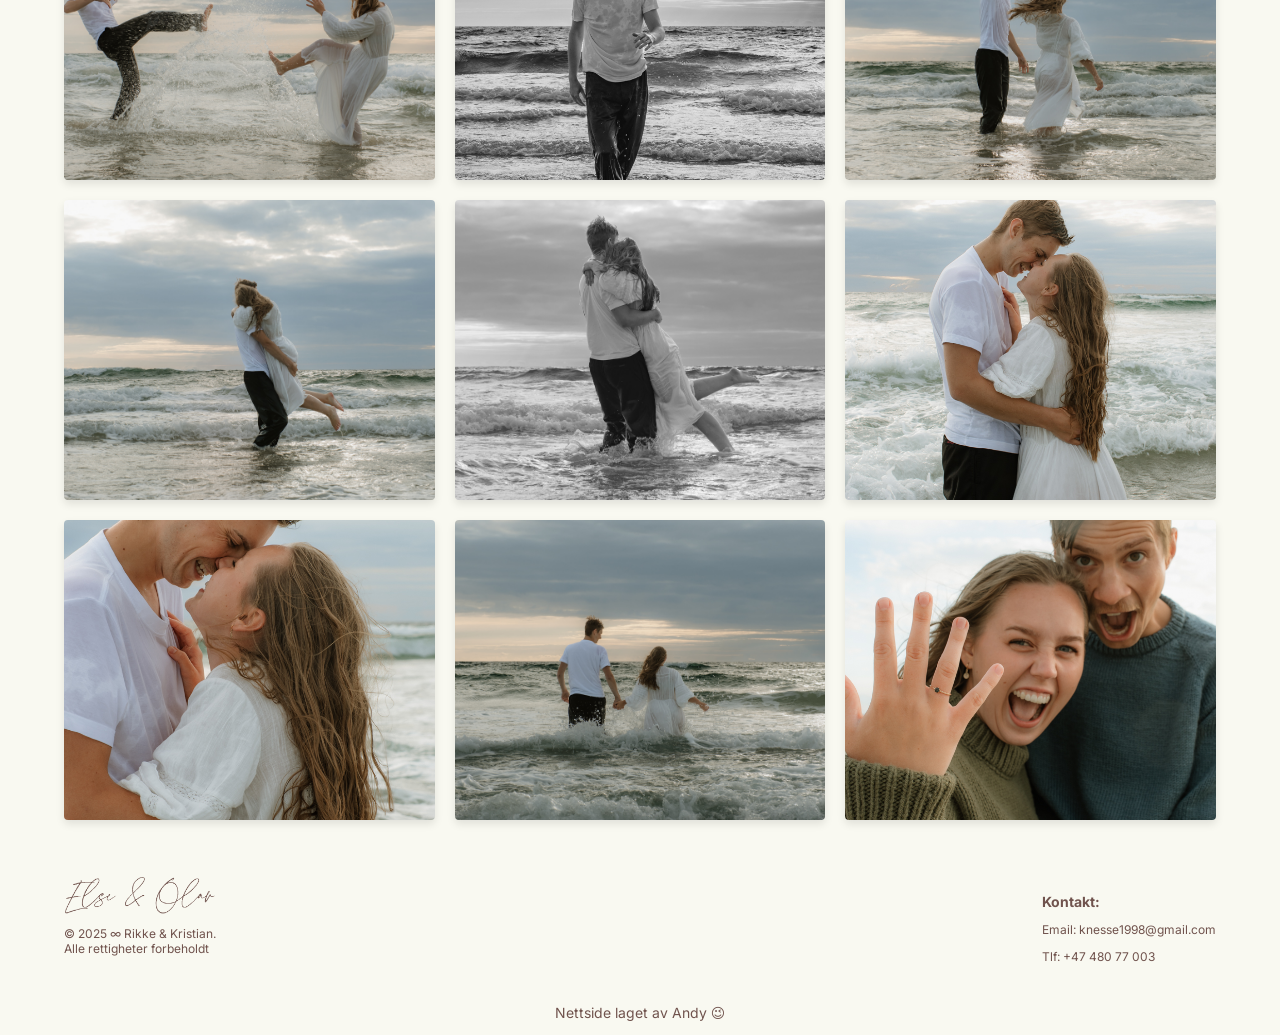
==== commit 10bf9ddb: "Merge branch 'main' of https://github.com/andynesse/rikkeogkristian" ====
--- a/sub/galleri/index.html
+++ b/sub/galleri/index.html
@@ -43,7 +43,7 @@
             <section class="credits">
                 <div class="container">
                     <p>
-                        Bildene er tatt av Rikkes dyktige søster og fotograf, Birte Harveland.
+                        Bildene er tatt av Rikkes dyktige søster og fotograf, Birte Harveland <3
                     </p>
                     <a href="https://www.instagram.com/birte.foto/">https://www.instagram.com/birte.foto/</a>
                 </div>
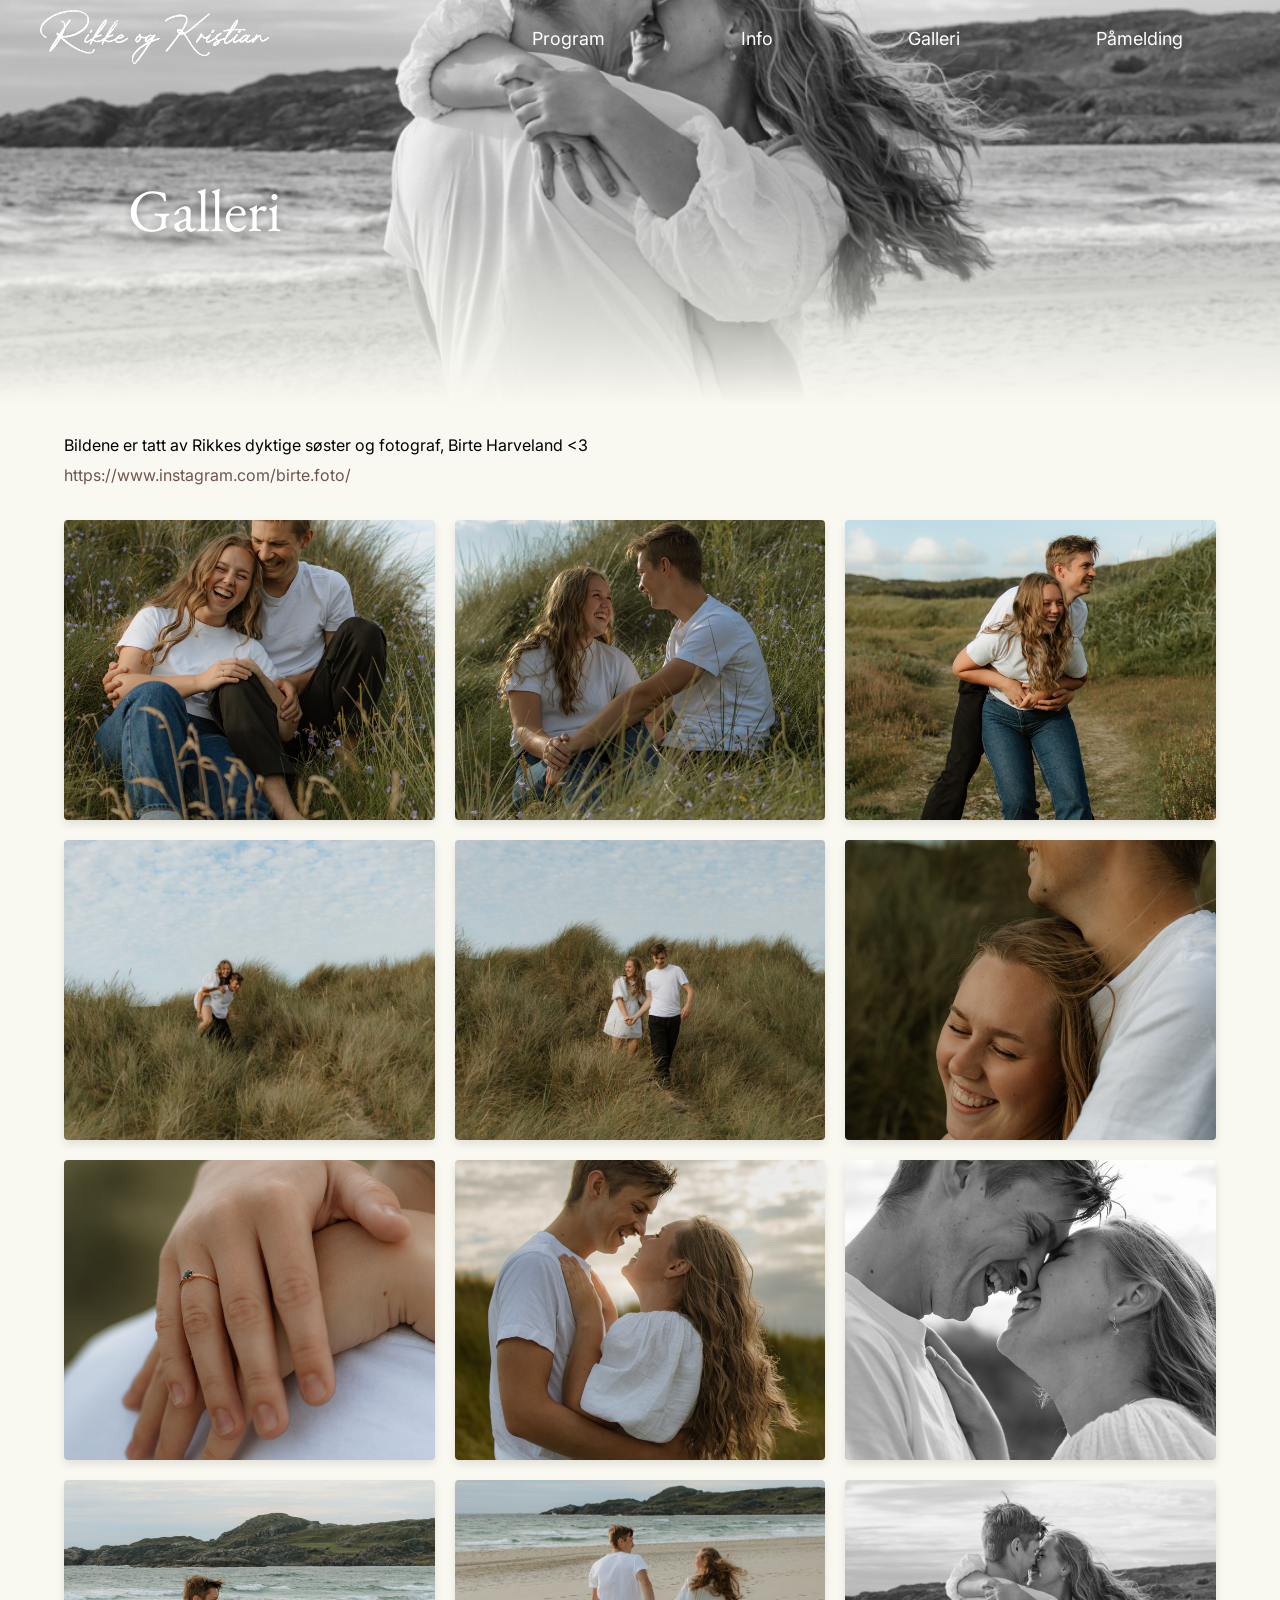
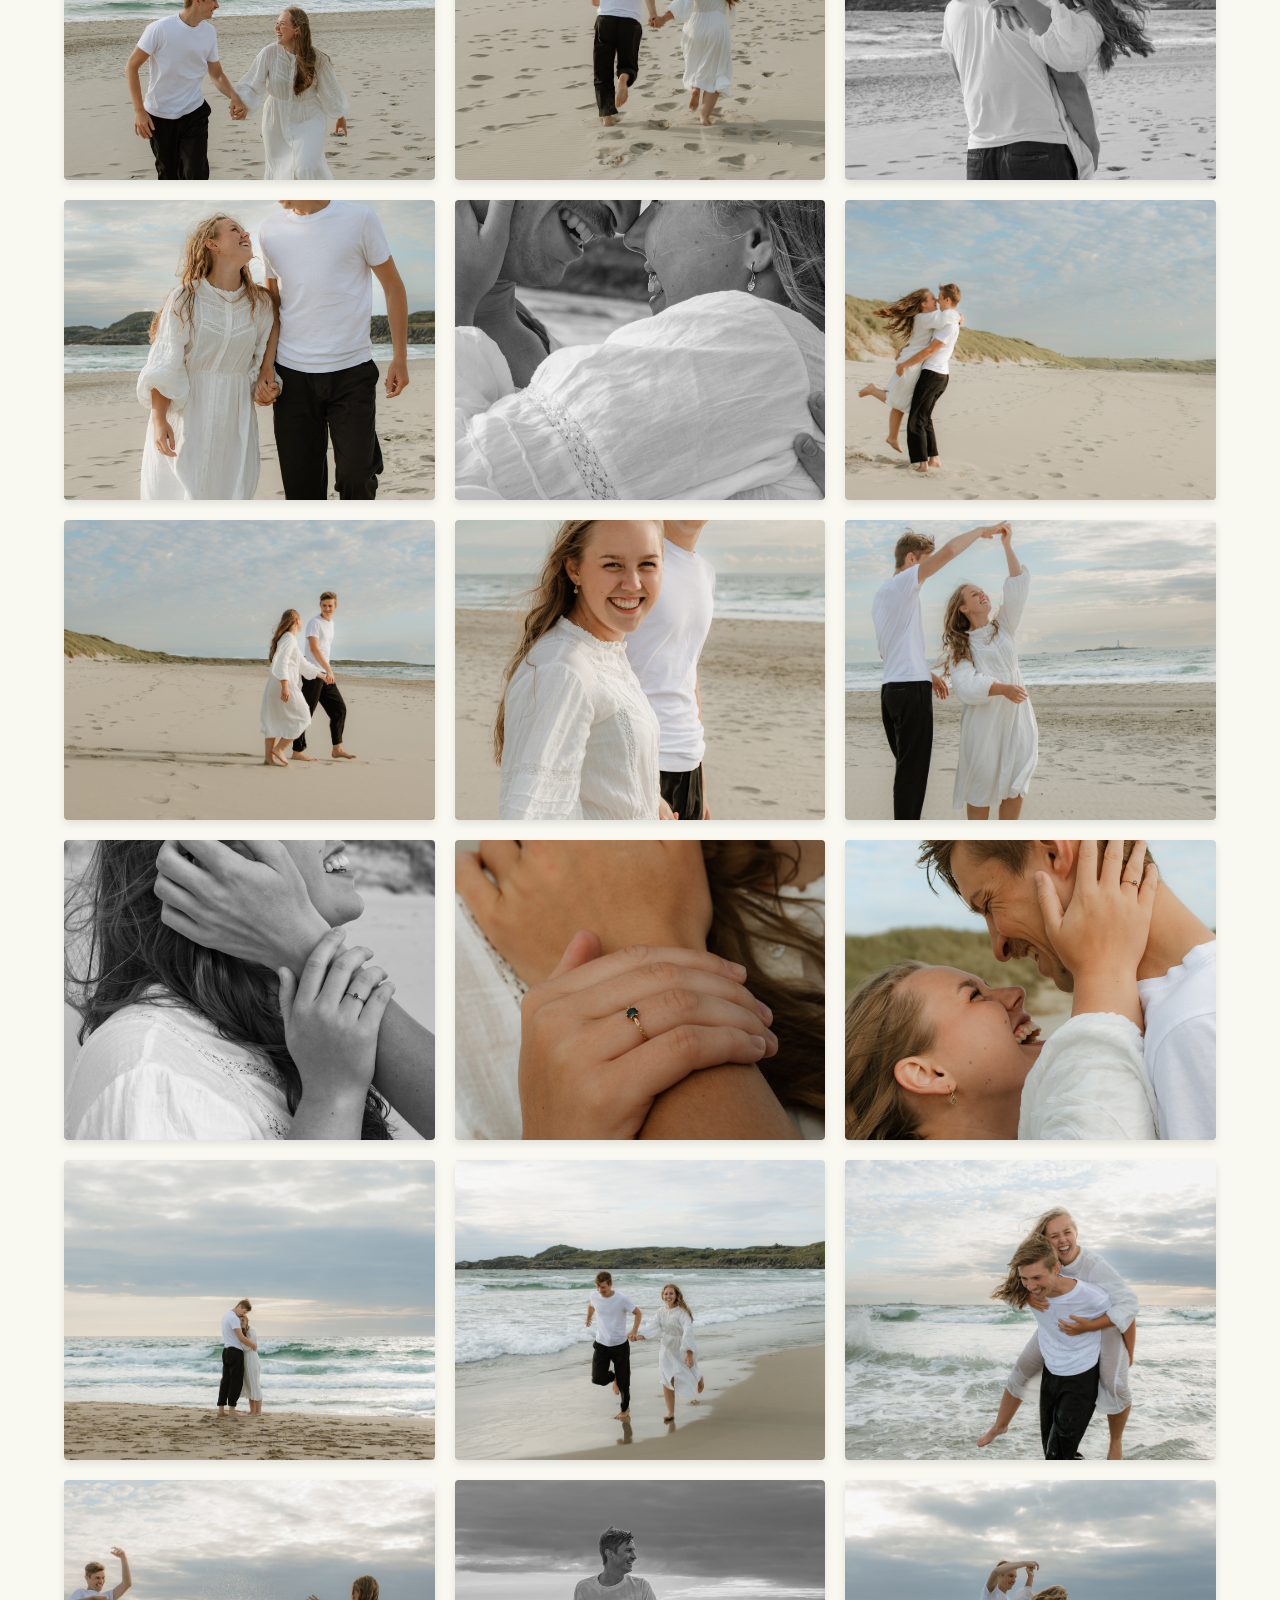
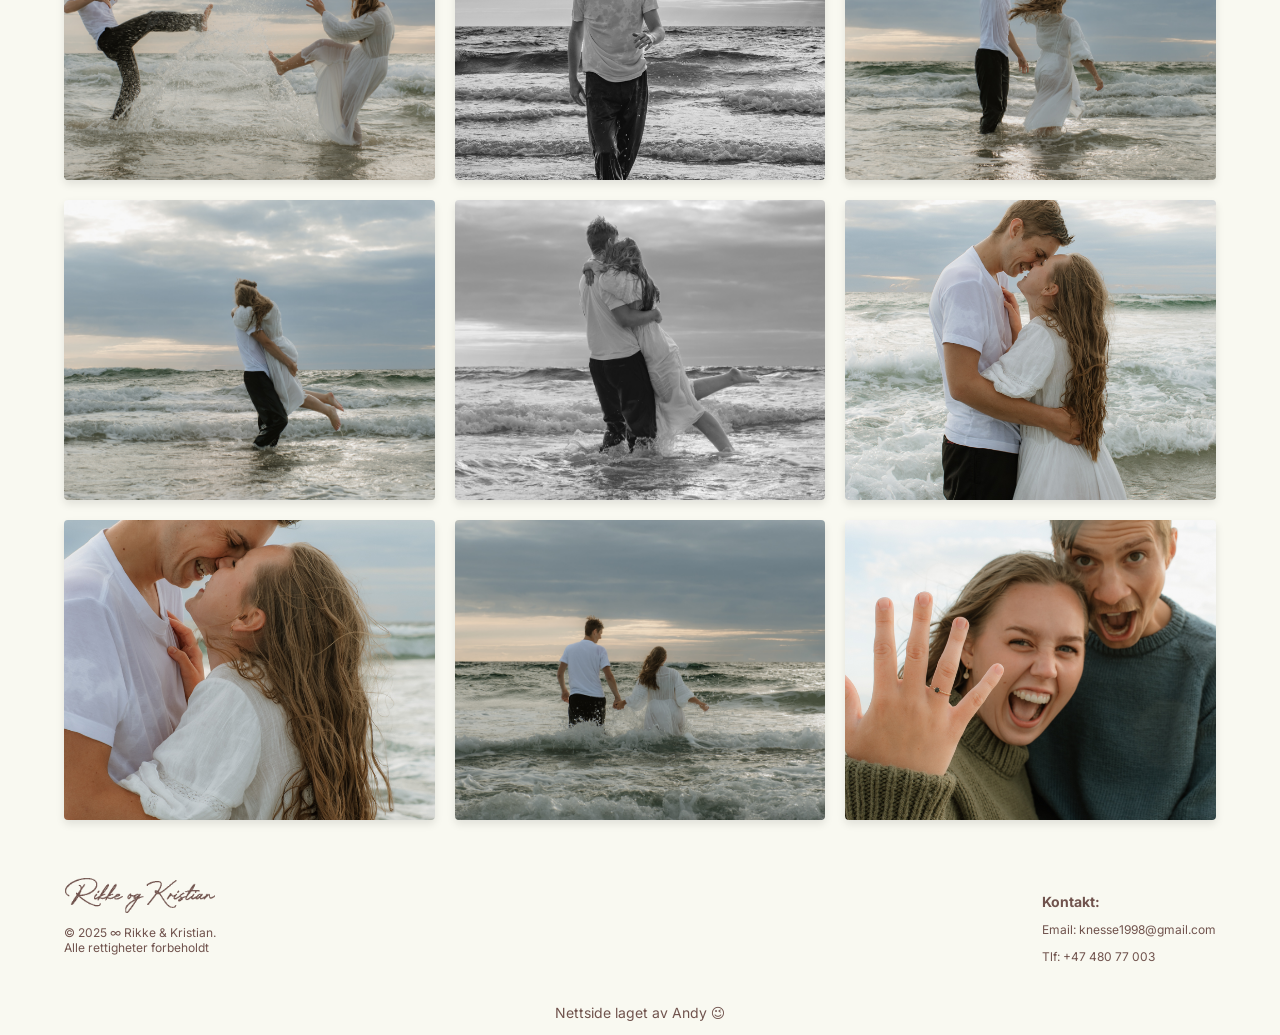
==== commit 67704a99: "fix: Update img paths using new logo" ====
--- a/sub/galleri/index.html
+++ b/sub/galleri/index.html
@@ -15,7 +15,7 @@
     <body>
         <header>
             <a class="header-a" href="/">
-                <img class="header-img-black" src="../../img/else og olav svart new.png" alt="Kristian & Rikke"><img class="header-img-white" src="../../img/else og olav hvit new.png" alt="Kristian & Rikke">
+                <img class="header-img-black" src="../../img/logo/rikke_og_kristian_svart.png" alt="Kristian & Rikke"><img class="header-img-white" src="../../img/logo/rikke_og_kristian_hvit.png" alt="Kristian & Rikke">
             </a>
             <nav class="dtnav">
                 <a href="../../sub/program/" class="dtnav_link">Program</a>
@@ -43,7 +43,7 @@
             <section class="credits">
                 <div class="container">
                     <p>
-                        Bildene er tatt av Rikkes dyktige søster og fotograf, Birte Harveland <3
+                        Bildene er tatt av Rikkes dyktige søster og fotograf, Birte Harveland &lt;3
                     </p>
                     <a href="https://www.instagram.com/birte.foto/">https://www.instagram.com/birte.foto/</a>
                 </div>
@@ -331,7 +331,7 @@
         <footer>
             <section class="footer-content">
                 <section class="copyright">
-                    <img class="footer-title" src="..\..\img\else og olav brun new.png" alt="Kristian & Rikke">
+                    <img class="footer-title" src="../../img/logo/rikke_og_kristian_brun.png" alt="Kristian & Rikke">
                     <p>© 2025 &#8734; Rikke & Kristian.<br>Alle rettigheter forbeholdt</p>
                 </section>
                 <section class="contact">
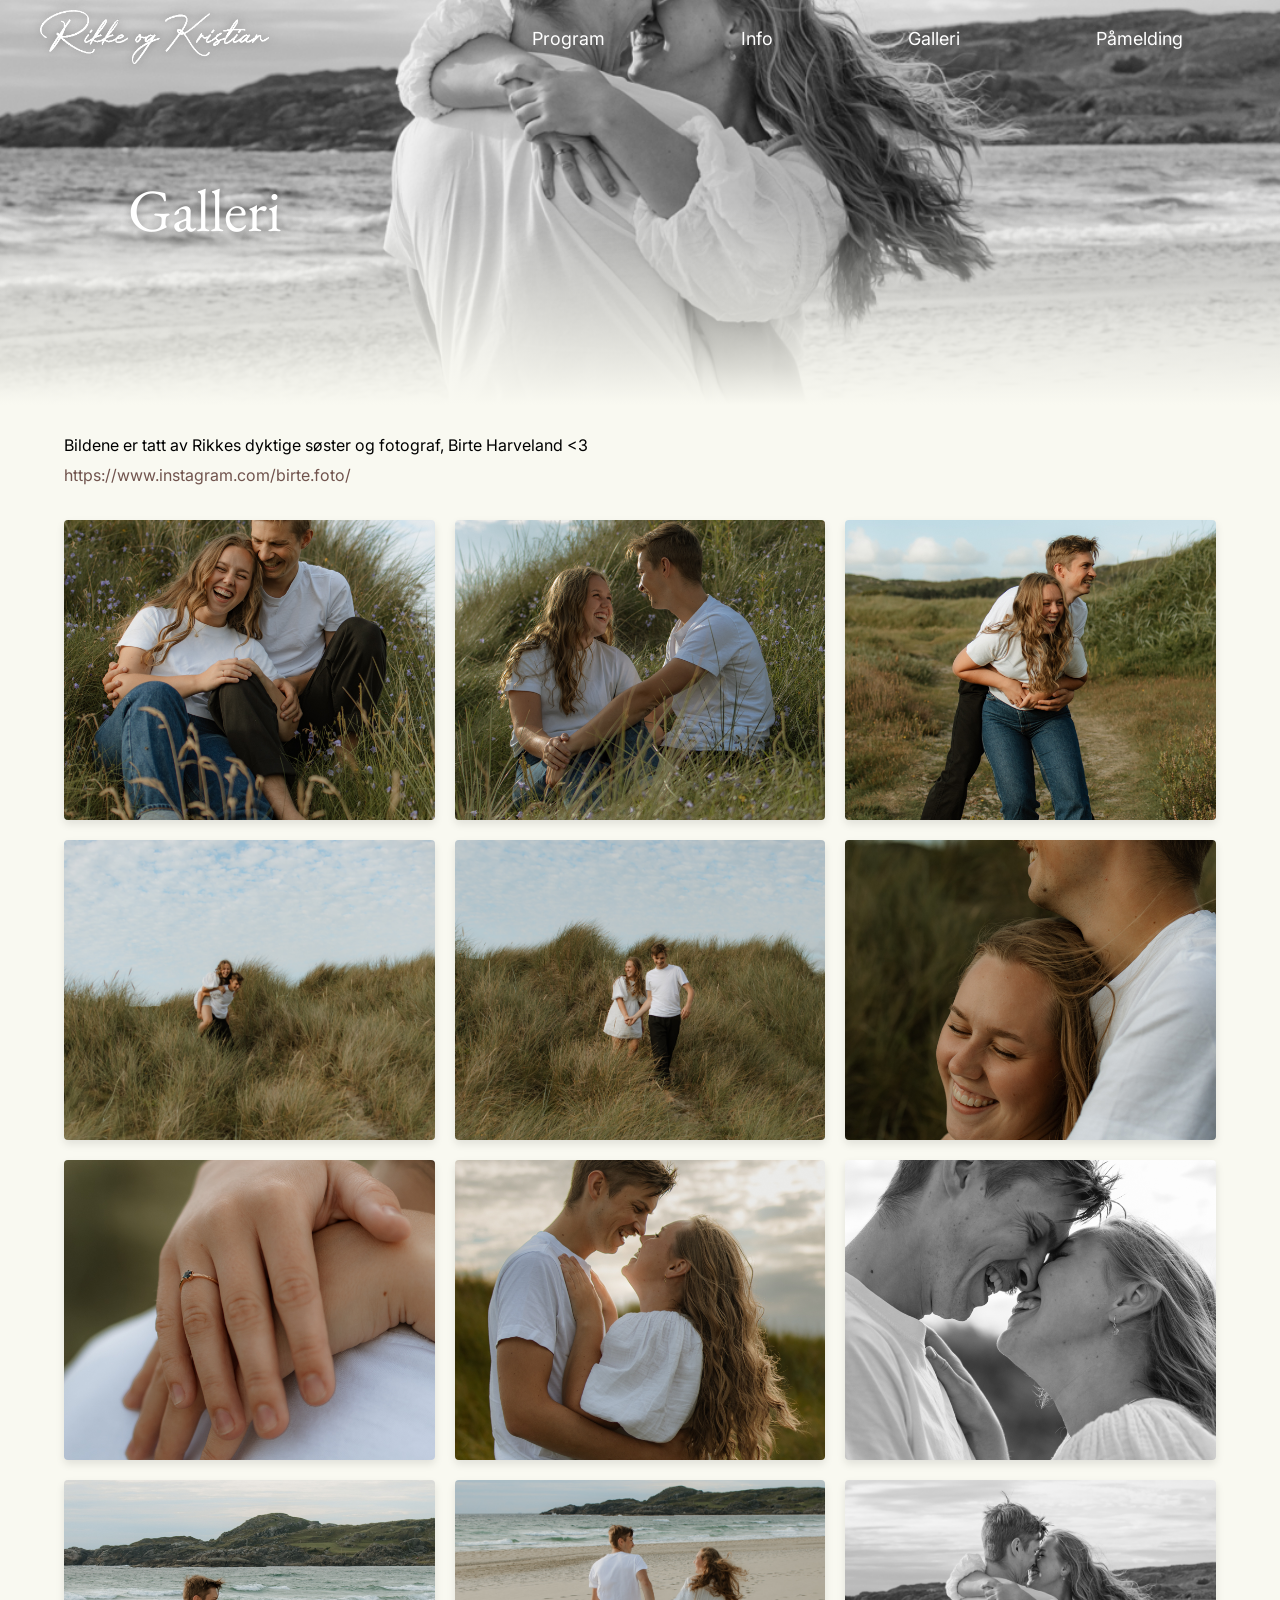
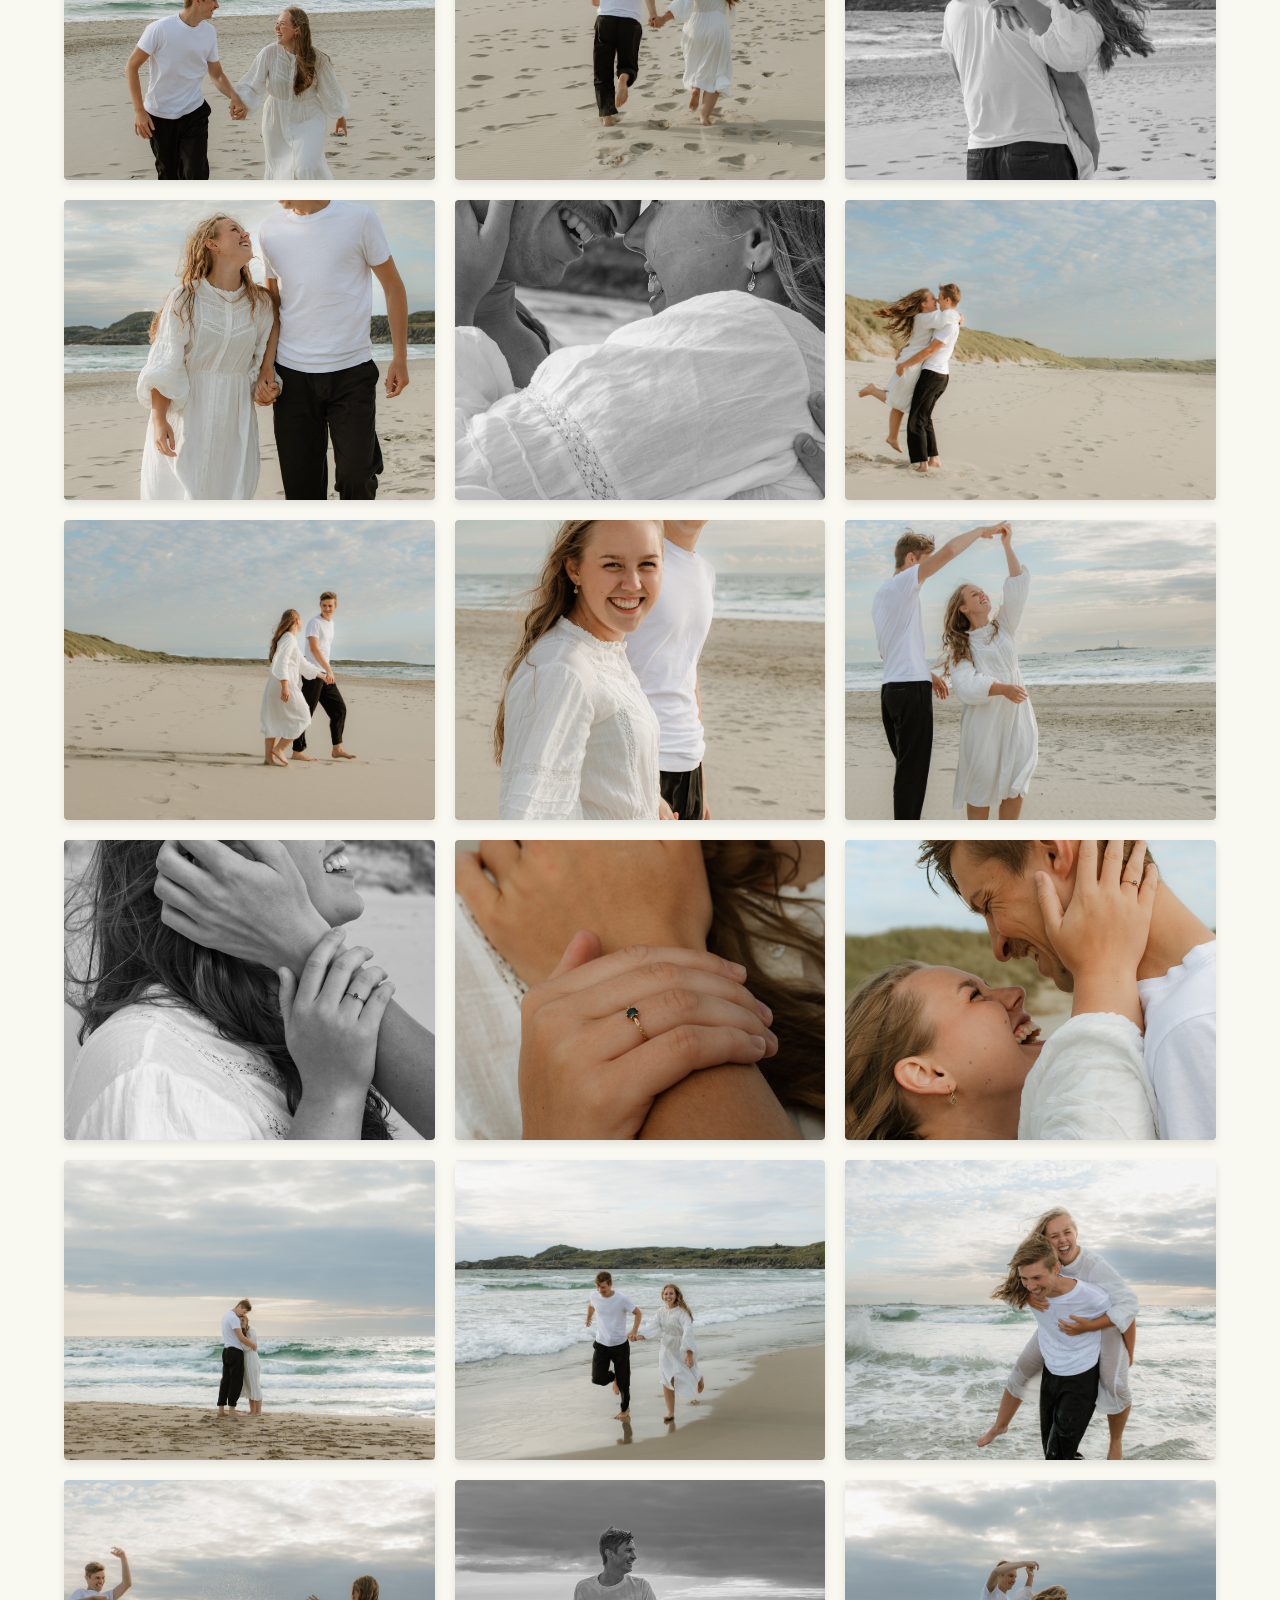
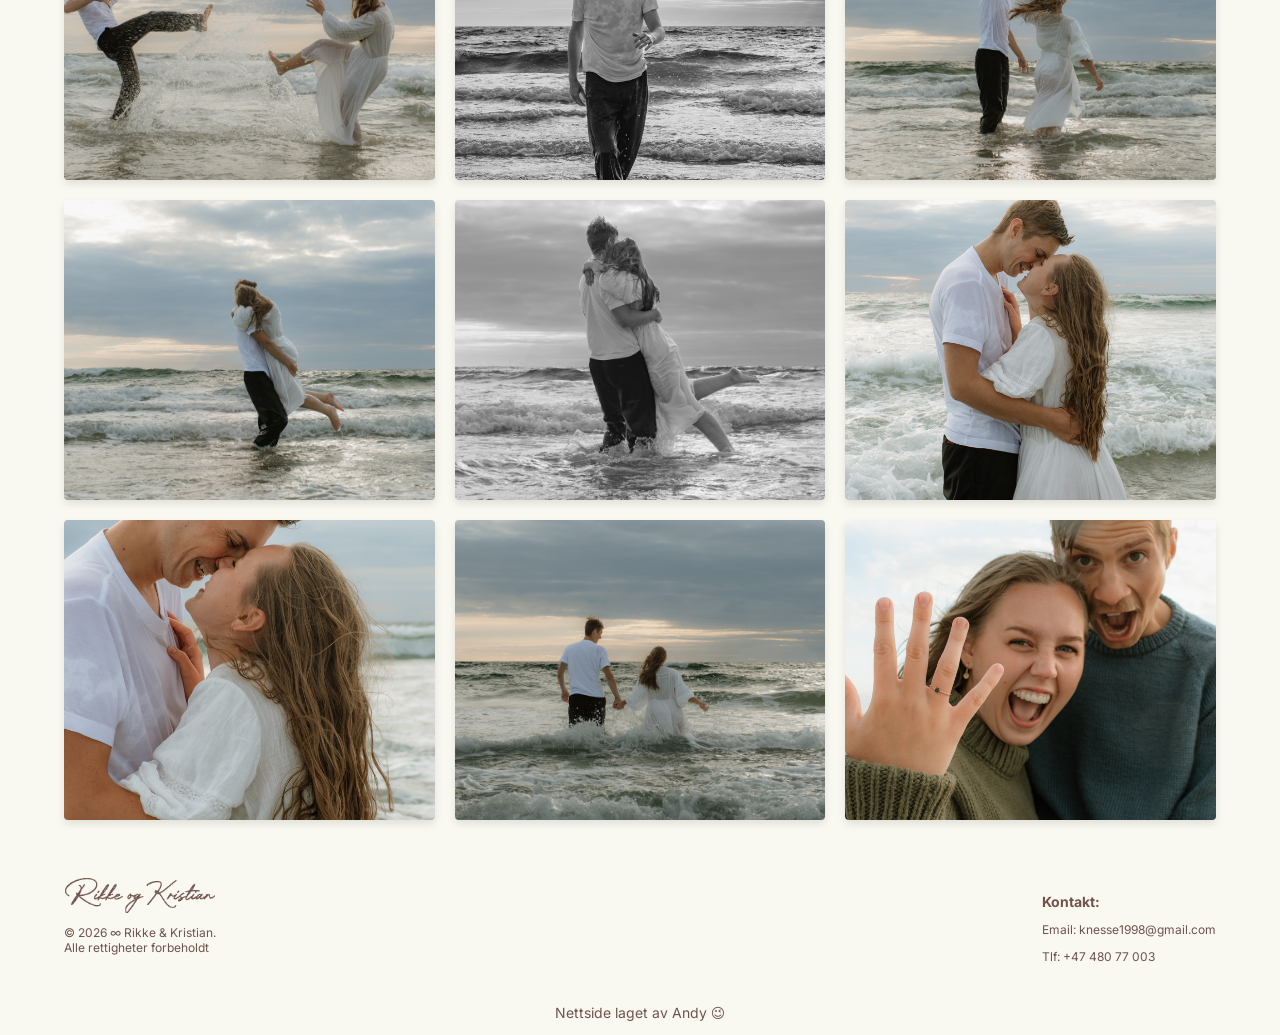
==== commit 661b2594: "fix: Update copyrights year to 2026" ====
--- a/sub/galleri/index.html
+++ b/sub/galleri/index.html
@@ -332,7 +332,7 @@
             <section class="footer-content">
                 <section class="copyright">
                     <img class="footer-title" src="../../img/logo/rikke_og_kristian_brun.png" alt="Kristian & Rikke">
-                    <p>© 2025 &#8734; Rikke & Kristian.<br>Alle rettigheter forbeholdt</p>
+                    <p>© 2026 &#8734; Rikke & Kristian.<br>Alle rettigheter forbeholdt</p>
                 </section>
                 <section class="contact">
                     <h5>Kontakt:</h5>
--- a/css/nav.css
+++ b/css/nav.css
@@ -30,23 +30,22 @@
 }
 .header-img-white{
     height: 70%;
-    visibility: visible;
+    filter: drop-shadow(0px 0px 5px rgba(123, 121, 121, 0.8));
 }
 .header-img-black{
-    height: 0;
-    visibility: hidden;
+    height: 70%;
+    display: none;
 }
 .changeColorNav > .header-a > .header-img-black{
-    height: 70%;
-    visibility: visible;
+    display: inline-block;
     
 }
 .changeColorNav > .header-a > .header-img-white{
-    visibility: hidden;
-    height: 0;
+    display: none;
 }
 .changeColorNav > #ddnav_openbtn{
     color: black;
+    filter: none;
 }
 
 .changeColorNav{
@@ -56,12 +55,14 @@
 .changeColorNav > .dtnav > a{
     color: black;
 }
-
+.changeColorNav > .dtnav > .ddnav_openbtn{
+    filter: none;
+}
 #ddnav_openbtn{
     visibility: hidden;
     position: absolute;
-    top: 10px;
-    right: 10px;
+    top: 0px;
+    right: 15px;
     font-size: 50px;
     font-family: inherit;
     outline: none;
@@ -74,7 +75,7 @@
     -ms-user-select: none;
     user-select: none;
     cursor: pointer;
-    
+    filter: drop-shadow(0px 0px 5px rgba(123, 121, 121, 0.8));
 }
 .dtnav{
     visibility: visible;
@@ -165,6 +166,7 @@
     margin-right: 10%;
 }
 .dtnav_link{
+    
     text-decoration: none;
     color: var(--textcolorinverse);
     font-family: inherit;
@@ -175,6 +177,8 @@
     -ms-transition: background-color 100ms linear;
     transition: background-color 100ms linear;
     border-radius: 5px;
+    filter: drop-shadow(0px 0px 5px rgba(123, 121, 121, 0.8));
+
 }
 .dtnav_link:active,
 .dtnav_link:hover{
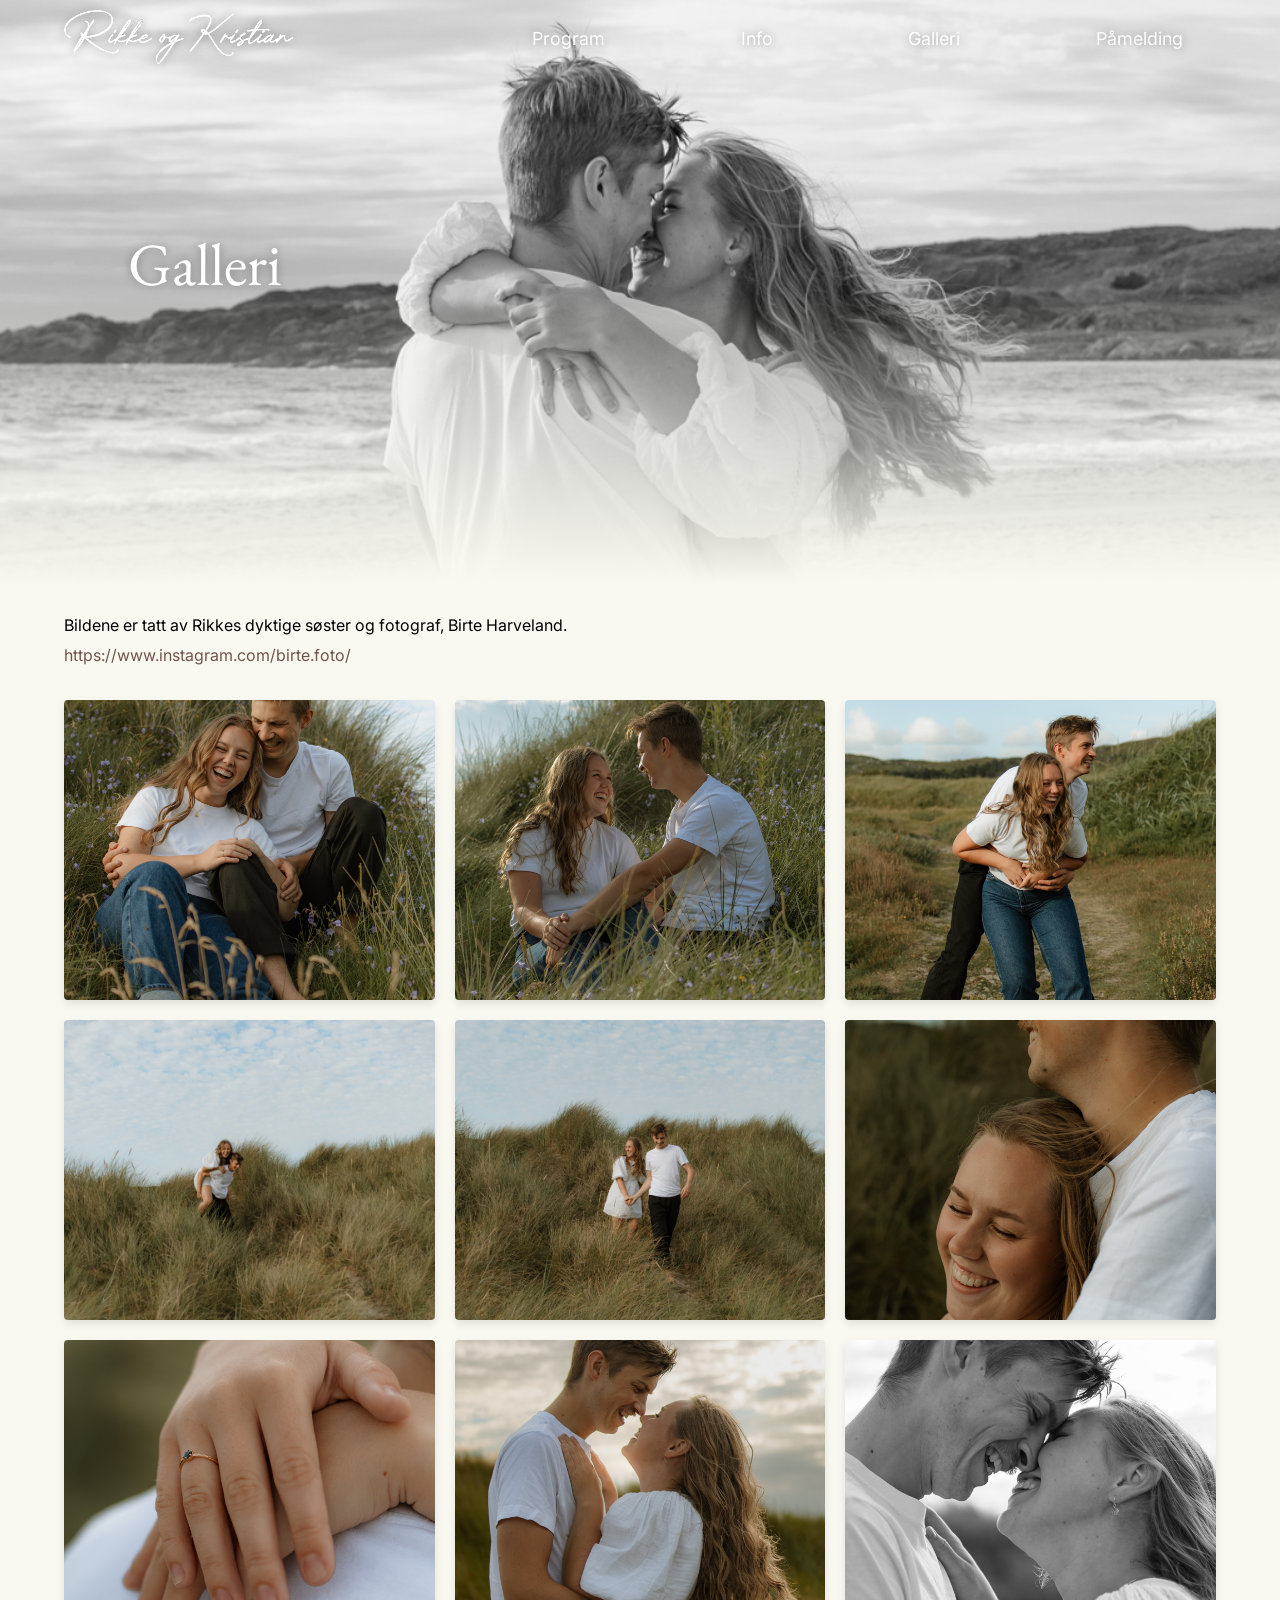
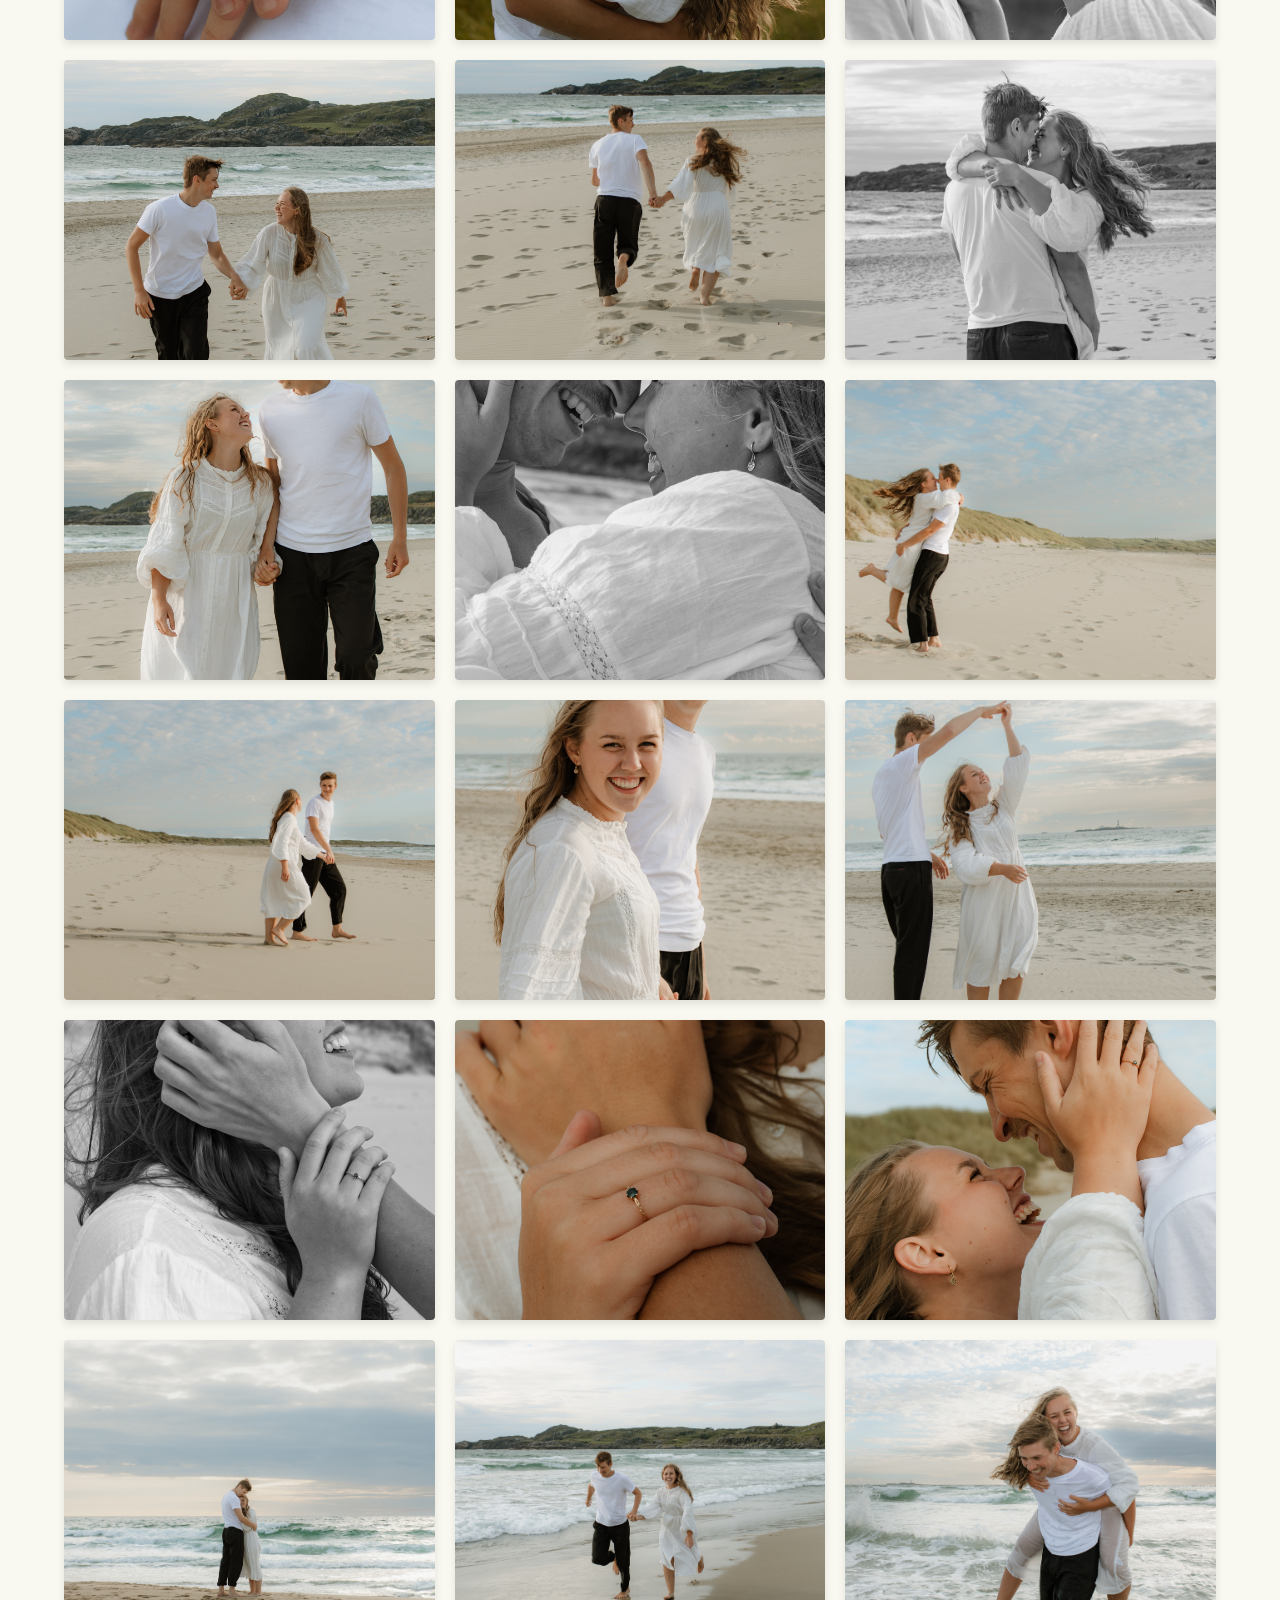
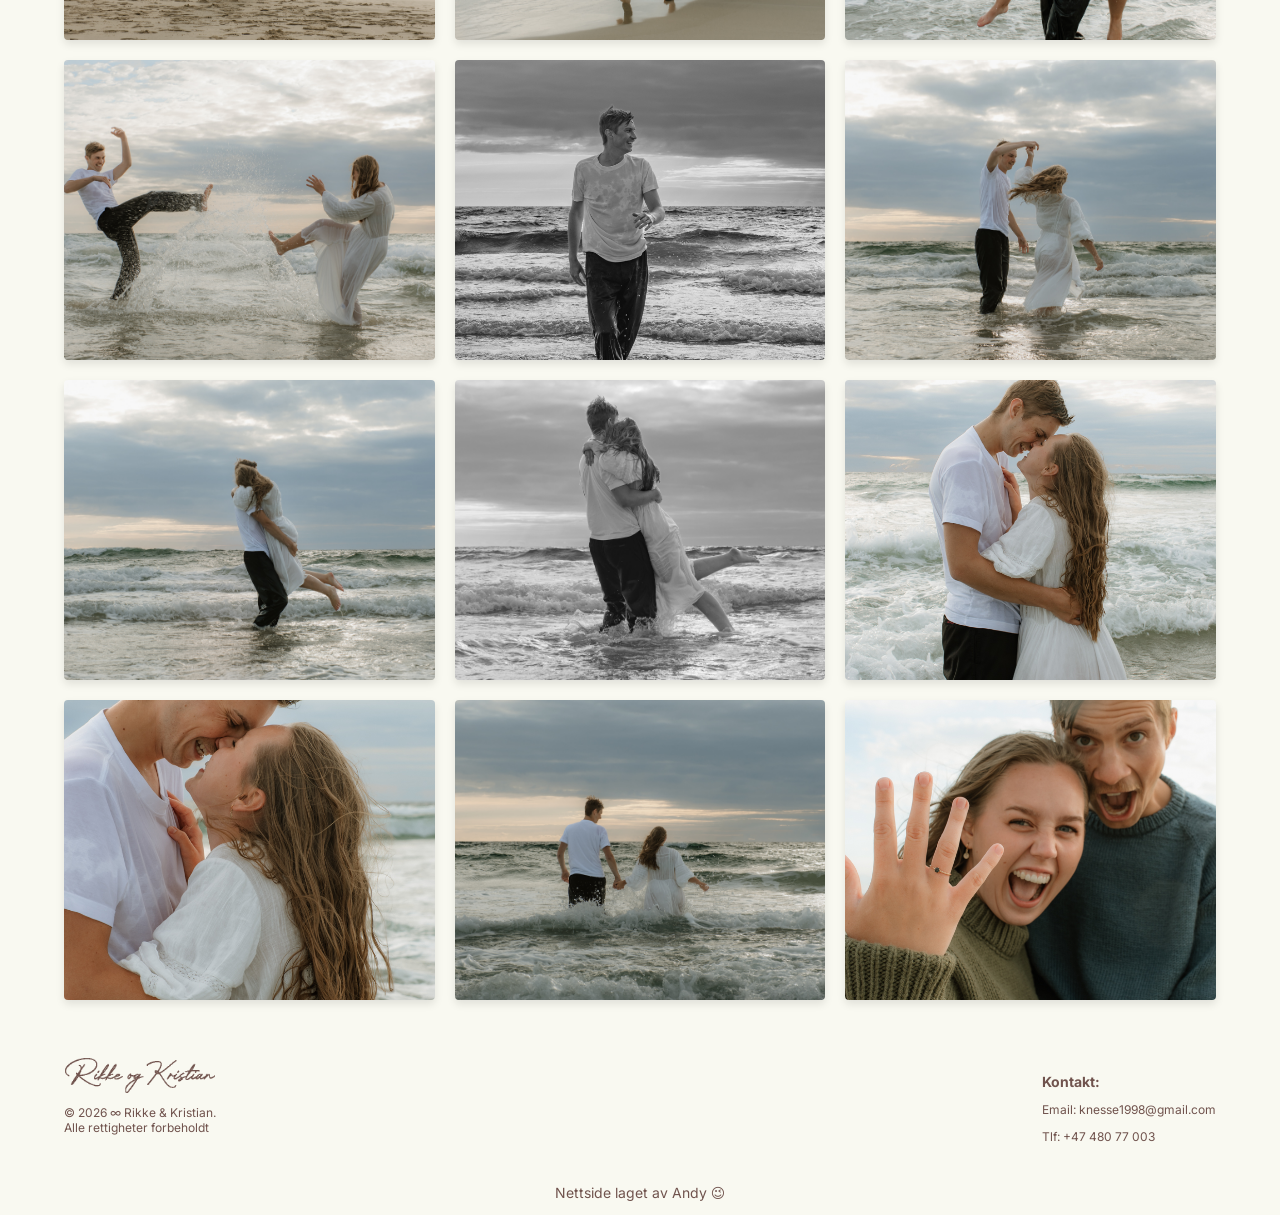
==== commit 62f04ca5: "fix: Update title images" ====
--- a/sub/galleri/index.html
+++ b/sub/galleri/index.html
@@ -43,7 +43,7 @@
             <section class="credits">
                 <div class="container">
                     <p>
-                        Bildene er tatt av Rikkes dyktige søster og fotograf, Birte Harveland &lt;3
+                        Bildene er tatt av Rikkes dyktige søster og fotograf, Birte Harveland.
                     </p>
                     <a href="https://www.instagram.com/birte.foto/">https://www.instagram.com/birte.foto/</a>
                 </div>
--- a/sub/galleri/style.css
+++ b/sub/galleri/style.css
@@ -30,10 +30,10 @@
 .title{
     margin-top: 0;
     padding-bottom: 0;
-    height: 45vh;
+    height: 65vh;
     background-image: url("../../img/806A5745.jpg");
     background-size: cover;
-    background-position: center;
+    background-position: 0 3%;
     background-repeat: no-repeat;
     position: relative;
 }
@@ -274,7 +274,7 @@
 @media only screen and (max-width: 1024px) {
         .title{
         background-image: url("../../img/806A5745.jpg") !important;
-        height: 35vh;
+        height: 45vh;
     }
     .title-header {
         top: 25%;
--- a/css/nav.css
+++ b/css/nav.css
@@ -1,4 +1,4 @@
-@media only screen and (max-width: 1024px) {
+@media only screen and (max-width: 800px) {
     #ddnav_openbtn{
         visibility: visible !important;
     }
@@ -24,7 +24,7 @@
     color: #ffffff;
 }
 .header-a{
-    margin: 20px 0 0 40px;
+    margin: 20px 0 0 5%;
     height: 100%;
     width: 25%;
 }
@@ -61,7 +61,7 @@
 #ddnav_openbtn{
     visibility: hidden;
     position: absolute;
-    top: 0px;
+    top: -5px;
     right: 15px;
     font-size: 50px;
     font-family: inherit;
